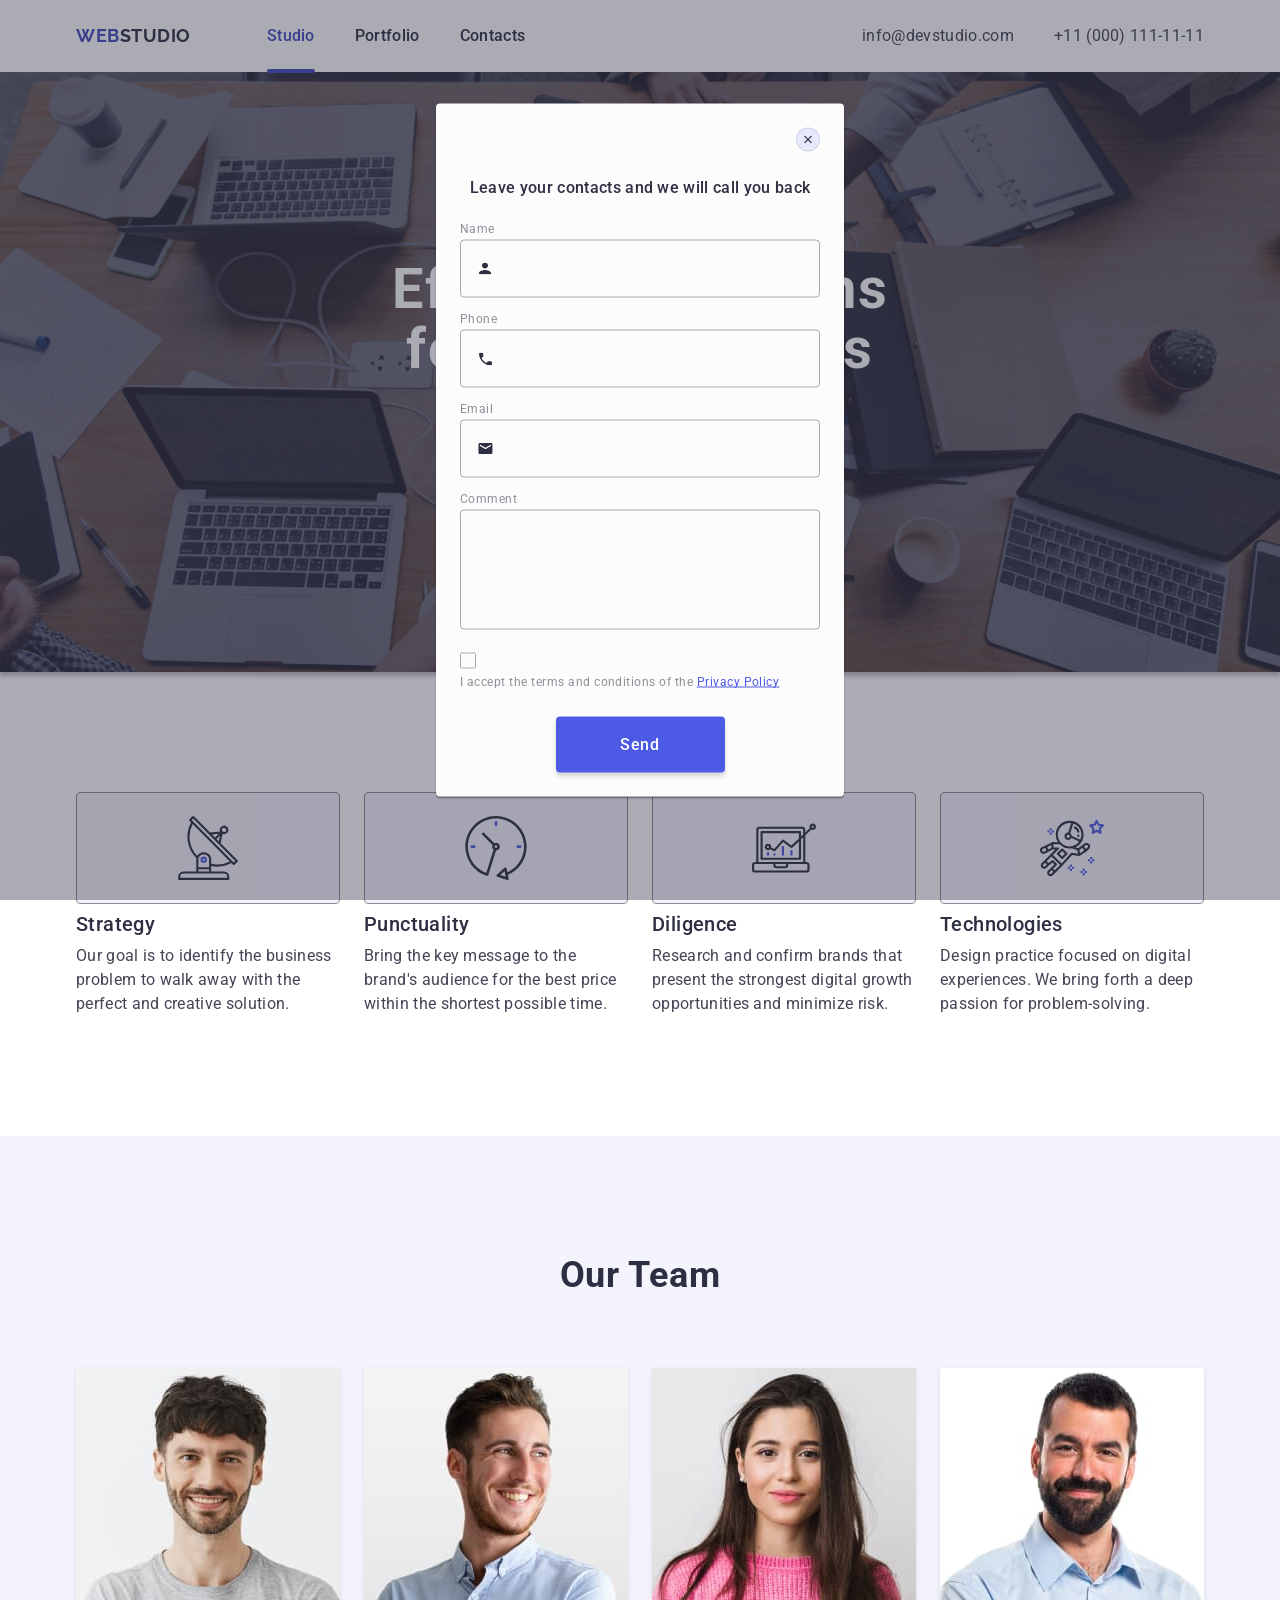
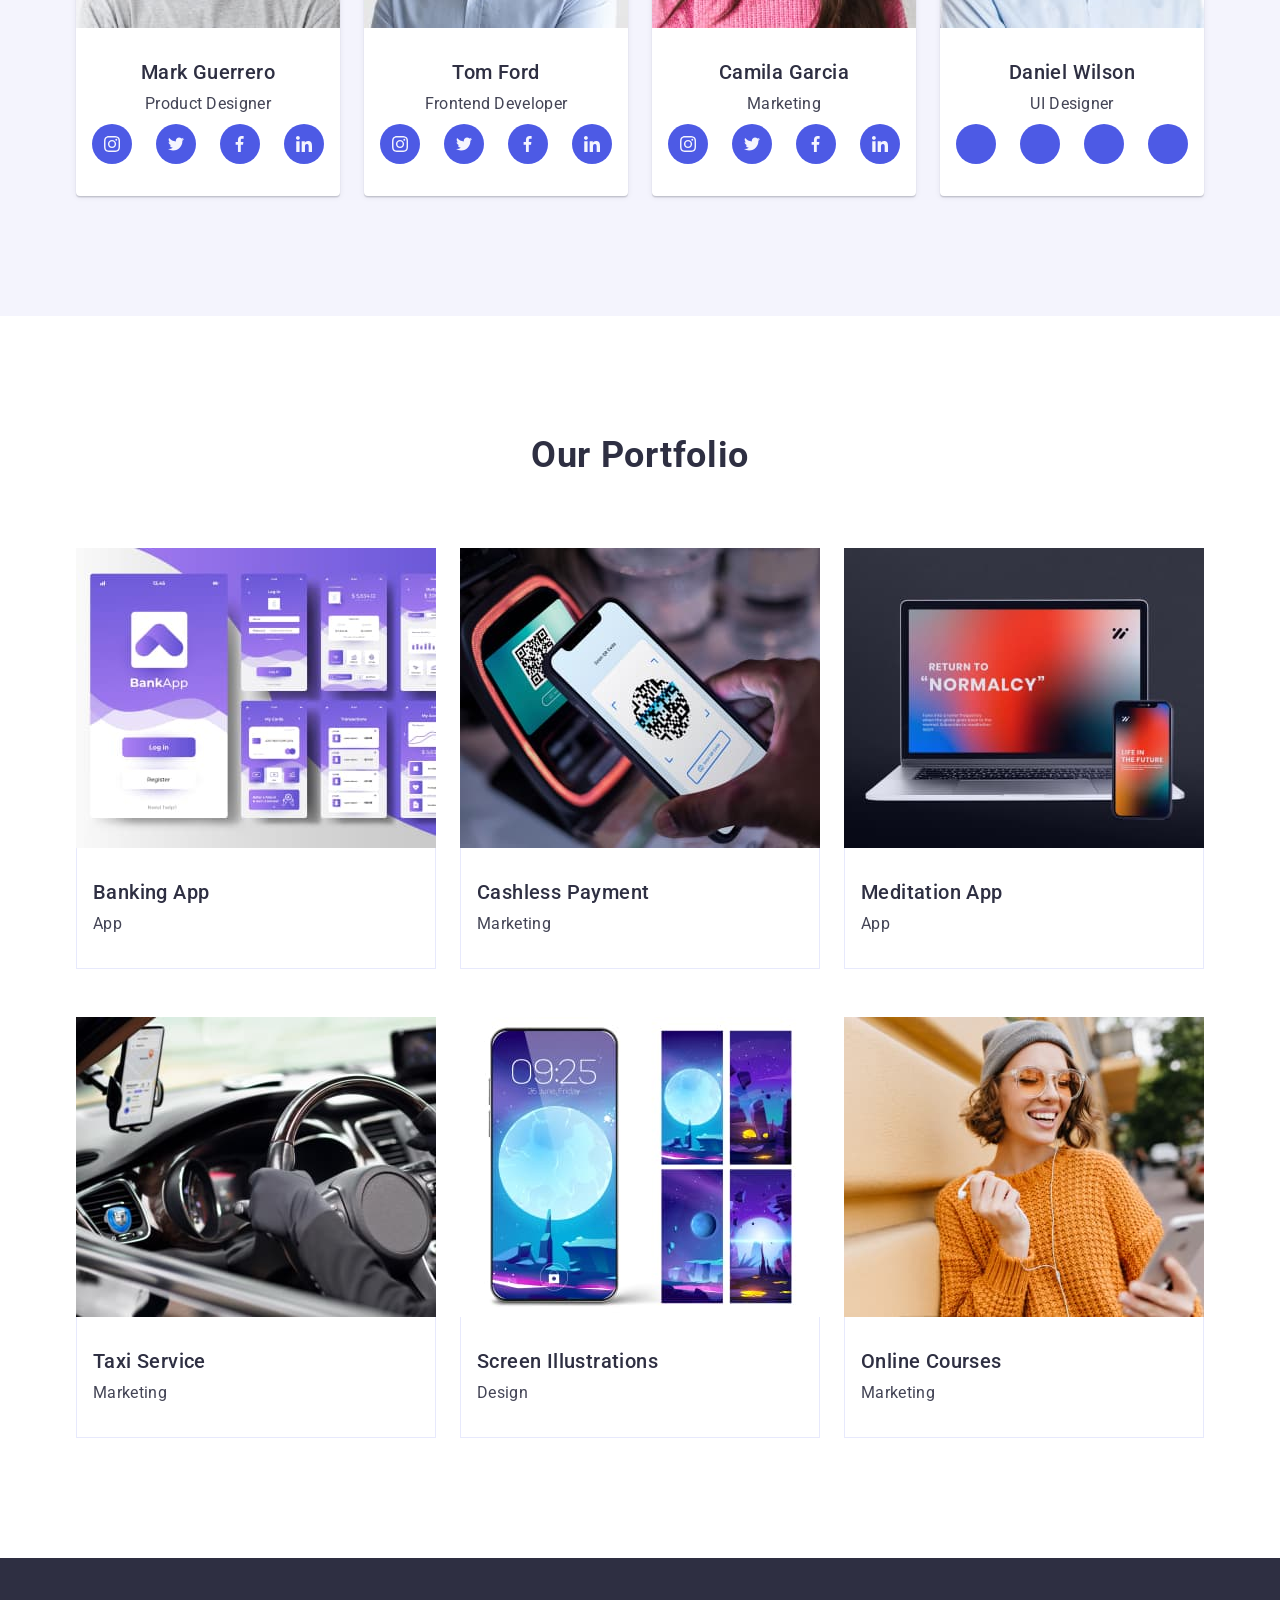
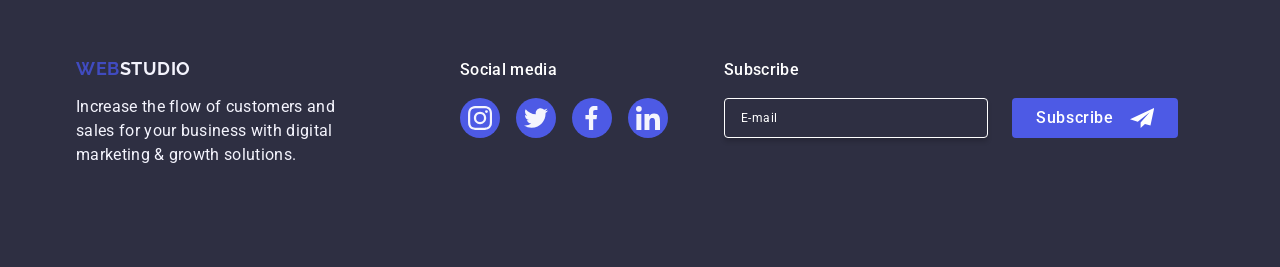
==== index.html @ ad420997 "modal" ====
<!DOCTYPE html>
<html lang="en">
  <head>
    <meta charset="UTF-8" />
    <meta name="viewport" content="width=device-width, initial-scale=1.0" />
    <title>Web-studio</title>
    <link
      rel="stylesheet"
      href="https://cdnjs.cloudflare.com/ajax/libs/modern-normalize/3.0.1/modern-normalize.min.css"
      integrity="sha512-q6WgHqiHlKyOqslT/lgBgodhd03Wp4BEqKeW6nNtlOY4quzyG3VoQKFrieaCeSnuVseNKRGpGeDU3qPmabCANg=="
      crossorigin="anonymous"
      referrerpolicy="no-referrer"
    />
    <link rel="preconnect" href="https://fonts.googleapis.com" />
    <link rel="preconnect" href="https://fonts.gstatic.com" crossorigin />
    <link
      href="https://fonts.googleapis.com/css2?family=Raleway:wght@700&family=Roboto:wght@400;500;700&display=swap"
      rel="stylesheet"
    />
    <link rel="stylesheet" href="./css/styles.css" />
  </head>
  <body>
    <div class="page-container">
      <!-- #region ========HEADER===========-->
      <header class="header">
        <div class="container header-flex">
          <nav class="header-nav">
            <a class="logo" href="./index.html"
              >web<span class="header-logo">Studio</span></a
            >
            <ul class="nav-list">
              <li class="nav-item">
                <a class="nav-list-link current" href="./index.html">Studio </a>
              </li>
              <li class="nav-item">
                <a class="nav-list-link" href="">Portfolio</a>
              </li>
              <li class="nav-item">
                <a class="nav-list-link" href="">Contacts</a>
              </li>
            </ul>
          </nav>
          <address class="contacts">
            <ul class="contacts-list">
              <li class="contacts-item">
                <a
                  class="contacts-link"
                  href="mailto:info@devstudio.com"
                  target="_blank"
                  >info@devstudio.com</a
                >
              </li>
              <li class="contacts-item">
                <a class="contacts-link" href="tel:+110001111111"
                  >+11 (000) 111-11-11</a
                >
              </li>
            </ul>
          </address>
        </div>
      </header>
      <!-- #endregion header -->

      <!-- #region ========MAIN========== -->
      <main>
        <!-- #region ====1 HERO=============-->
        <section class="hero">
          <div class="container">
            <h1 class="hero-title">Effective Solutions for Your Business</h1>
            <button class="hero-btn" type="button">Order Service</button>
          </div>
        </section>
        <!-- #endregion HERO -->

        <!-- #region ====2 FEATURES==========-->
        <section class="features section">
          <div class="container">
            <h2 class="title visually-hidden">Features</h2>
            <ul class="features-list">
              <li class="features-item">
                <div class="features-icon-wrap">
                  <svg class="features-icon" width="64" height="64">
                    <use href="./images/icons.svg#icon-strategy"></use>
                  </svg>
                </div>
                <h3 class="features-item-title">Strategy</h3>
                <p class="text">
                  Our goal is to identify the business problem to walk away with
                  the perfect and creative solution.
                </p>
              </li>
              <li class="features-item">
                <div class="features-icon-wrap">
                  <svg class="features-icon" width="64" height="64">
                    <use href="./images/icons.svg#icon-punctuality"></use>
                  </svg>
                </div>
                <h3 class="features-item-title">Punctuality</h3>
                <p class="text">
                  Bring the key message to the brand's audience for the best
                  price within the shortest possible time.
                </p>
              </li>
              <li class="features-item">
                <div class="features-icon-wrap">
                  <svg class="features-icon" width="64" height="64">
                    <use href="./images/icons.svg#icon-diligence"></use>
                  </svg>
                </div>
                <h3 class="features-item-title">Diligence</h3>
                <p class="text">
                  Research and confirm brands that present the strongest digital
                  growth opportunities and minimize risk.
                </p>
              </li>
              <li class="features-item">
                <div class="features-icon-wrap">
                  <svg class="features-icon" width="64" height="64">
                    <use href="./images/icons.svg#icon-technologies"></use>
                  </svg>
                </div>
                <h3 class="features-item-title">Technologies</h3>
                <p class="text">
                  Design practice focused on digital experiences. We bring forth
                  a deep passion for problem-solving.
                </p>
              </li>
            </ul>
          </div>
        </section>
        <!-- #endregion FEATURES -->

        <!-- #region ======3 TEAM=========== -->
        <section class="team section">
          <div class="container">
            <h2 class="title">Our Team</h2>
            <ul class="team-list">
              <li class="team-item">
                <img
                  src="./images/team/mark_guerrero.jpg"
                  alt="Photo of Mark Guerrero"
                  width="264"
                />
                <div class="team-item-wrapper">
                  <h3 class="team-item-title">Mark Guerrero</h3>
                  <p class="team-item-text">Product Designer</p>
                  <ul class="social-list">
                    <li class="social-list-item">
                      <a href="" class="social-link">
                        <svg class="social-list-icon" width="16" height="16">
                          <use href="./images/icons.svg#icon-instagram"></use>
                        </svg>
                      </a>
                    </li>
                    <li class="social-list-item">
                      <a href="" class="social-link"
                        ><svg class="social-list-icon" width="16" height="16">
                          <use
                            href="./images/icons.svg#icon-twitter"
                          ></use></svg
                      ></a>
                    </li>
                    <li class="social-list-item">
                      <a href="" class="social-link"
                        ><svg class="social-list-icon" width="16" height="16">
                          <use
                            href="./images/icons.svg#icon-facebook"
                          ></use></svg
                      ></a>
                    </li>
                    <li class="social-list-item">
                      <a href="" class="social-link"
                        ><svg class="social-list-icon" width="16" height="16">
                          <use
                            href="./images/icons.svg#icon-linkedin"
                          ></use></svg
                      ></a>
                    </li>
                  </ul>
                </div>
              </li>
              <li class="team-item">
                <img
                  src="./images/team/tom-ford.jpg"
                  alt="Photo of Tom Ford"
                  width="264"
                />
                <div class="team-item-wrapper">
                  <h3 class="team-item-title">Tom Ford</h3>
                  <p class="team-item-text">Frontend Developer</p>
                  <ul class="social-list">
                    <li class="social-list-item">
                      <a href="" class="social-link">
                        <svg class="social-list-icon" width="16" height="16">
                          <use href="./images/icons.svg#icon-instagram"></use>
                        </svg>
                      </a>
                    </li>
                    <li class="social-list-item">
                      <a href="" class="social-link"
                        ><svg class="social-list-icon" width="16" height="16">
                          <use
                            href="./images/icons.svg#icon-twitter"
                          ></use></svg
                      ></a>
                    </li>
                    <li class="social-list-item">
                      <a href="" class="social-link"
                        ><svg class="social-list-icon" width="16" height="16">
                          <use
                            href="./images/icons.svg#icon-facebook"
                          ></use></svg
                      ></a>
                    </li>
                    <li class="social-list-item">
                      <a href="" class="social-link"
                        ><svg class="social-list-icon" width="16" height="16">
                          <use
                            href="./images/icons.svg#icon-linkedin"
                          ></use></svg
                      ></a>
                    </li>
                  </ul>
                </div>
              </li>
              <li class="team-item">
                <img
                  src="./images/team/camila-garcia.jpg"
                  alt="Photo of Camila Garcia"
                  width="264"
                />
                <div class="team-item-wrapper">
                  <h3 class="team-item-title">Camila Garcia</h3>
                  <p class="team-item-text">Marketing</p>
                  <ul class="social-list">
                    <li class="social-list-item">
                      <a href="" class="social-link">
                        <svg class="social-list-icon" width="16" height="16">
                          <use href="./images/icons.svg#icon-instagram"></use>
                        </svg>
                      </a>
                    </li>
                    <li class="social-list-item">
                      <a href="" class="social-link"
                        ><svg class="social-list-icon" width="16" height="16">
                          <use
                            href="./images/icons.svg#icon-twitter"
                          ></use></svg
                      ></a>
                    </li>
                    <li class="social-list-item">
                      <a href="" class="social-link"
                        ><svg class="social-list-icon" width="16" height="16">
                          <use
                            href="./images/icons.svg#icon-facebook"
                          ></use></svg
                      ></a>
                    </li>
                    <li class="social-list-item">
                      <a href="" class="social-link"
                        ><svg class="social-list-icon" width="16" height="16">
                          <use
                            href="./images/icons.svg#icon-linkedin"
                          ></use></svg
                      ></a>
                    </li>
                  </ul>
                </div>
              </li>
              <li class="team-item">
                <img
                  src="./images/team/daniel-wilson.jpg"
                  alt="Photo of Daniel Wilson"
                  width="264"
                />
                <div class="team-item-wrapper">
                  <h3 class="team-item-title">Daniel Wilson</h3>
                  <p class="team-item-text">UI Designer</p>
                  <ul class="social-list">
                    <li class="social-list-item">
                      <a href="" class="social-link">
                        <svg class="social-list-icon" width="16" height="16">
                          <use
                            href="./images/svg/icons.svg#icon-instagram"
                          ></use>
                        </svg>
                      </a>
                    </li>
                    <li class="social-list-item">
                      <a href="" class="social-link"
                        ><svg class="social-list-icon" width="16" height="16">
                          <use
                            href="./images/svg/icons.svg#icon-twitter"
                          ></use></svg
                      ></a>
                    </li>
                    <li class="social-list-item">
                      <a href="" class="social-link"
                        ><svg class="social-list-icon" width="16" height="16">
                          <use
                            href="./images/svg/icons.svg#icon-facebook"
                          ></use></svg
                      ></a>
                    </li>
                    <li class="social-list-item">
                      <a href="" class="social-link"
                        ><svg class="social-list-icon" width="16" height="16">
                          <use
                            href="./images/svg/icons.svg#icon-linkedin"
                          ></use></svg
                      ></a>
                    </li>
                  </ul>
                </div>
              </li>
            </ul>
          </div>
        </section>
        <!-- #endregion TEAM -->

        <!-- #region ====4 PORTFOLIO======= -->
        <section class="portfolio section">
          <div class="container">
            <h2 class="portfolio-title title">Our Portfolio</h2>
            <ul class="portfolio-list">
              <li class="portfolio-item">
                <!-- <a href="#" class="portfolio-overlay-link"> -->
                <div class="portfolio-img-box">
                  <img
                    src="./images/portfolio/banking-app.jpg"
                    alt="screenshots of banking application"
                    width="360"
                  />
                  <p class="overlay text">
                    14 Stylish and User-Friendly App Design Concepts · Task
                    Manager App · Calorie Tracker App · Exotic Fruit Ecommerce
                    App · Cloud Storage App
                  </p>
                </div>
                <div class="portfolio-item-wrapper">
                  <h3 class="portfolio-item-title">Banking App</h3>
                  <p class="text">App</p>
                </div>
                <!-- </a> -->
              </li>
              <li class="portfolio-item">
                <div class="portfolio-img-box">
                  <img
                    src="./images/portfolio/cashless-payment.jpg"
                    alt="Mobile and Terminal"
                    width="360"
                  />
                  <p class="overlay text">
                    14 Stylish and User-Friendly App Design Concepts · Task
                    Manager App · Calorie Tracker App · Exotic Fruit Ecommerce
                    App · Cloud Storage App
                  </p>
                </div>
                <div class="portfolio-item-wrapper">
                  <h3 class="portfolio-item-title">Cashless Payment</h3>
                  <p class="text">Marketing</p>
                </div>
              </li>
              <li class="portfolio-item">
                <div class="portfolio-img-box">
                  <img
                    src="./images/portfolio/meditation-app.jpg"
                    alt="laptop"
                    width="360"
                  />
                  <p class="overlay text">
                    14 Stylish and User-Friendly App Design Concepts · Task
                    Manager App · Calorie Tracker App · Exotic Fruit Ecommerce
                    App · Cloud Storage App
                  </p>
                </div>
                <div class="portfolio-item-wrapper">
                  <h3 class="portfolio-item-title">Meditation App</h3>
                  <p class="text">App</p>
                </div>
              </li>
              <li class="portfolio-item">
                <div class="portfolio-img-box">
                  <img
                    src="./images/portfolio/taxi-service.jpg"
                    alt="driver in taxi"
                    width="360"
                  />
                  <p class="overlay text">
                    14 Stylish and User-Friendly App Design Concepts · Task
                    Manager App · Calorie Tracker App · Exotic Fruit Ecommerce
                    App · Cloud Storage App
                  </p>
                </div>
                <div class="portfolio-item-wrapper">
                  <h3 class="portfolio-item-title">Taxi Service</h3>
                  <p class="text">Marketing</p>
                </div>
              </li>
              <li class="portfolio-item">
                <div class="portfolio-img-box">
                  <img
                    src="./images/portfolio/screen-illustrations.jpg"
                    alt="Mobile creenshoots"
                    width="360"
                  />
                  <p class="overlay text">
                    14 Stylish and User-Friendly App Design Concepts · Task
                    Manager App · Calorie Tracker App · Exotic Fruit Ecommerce
                    App · Cloud Storage App
                  </p>
                </div>
                <div class="portfolio-item-wrapper">
                  <h3 class="portfolio-item-title">Screen Illustrations</h3>
                  <p class="text">Design</p>
                </div>
              </li>
              <li class="portfolio-item">
                <div class="portfolio-img-box">
                  <img
                    src="./images/portfolio/online-courses.jpg"
                    alt="Happy young girl with mobile and headphones"
                    width="360"
                  />
                  <p class="overlay text">
                    14 Stylish and User-Friendly App Design Concepts · Task
                    Manager App · Calorie Tracker App · Exotic Fruit Ecommerce
                    App · Cloud Storage App
                  </p>
                </div>
                <div class="portfolio-item-wrapper">
                  <h3 class="portfolio-item-title">Online Courses</h3>
                  <p class="text">Marketing</p>
                </div>
              </li>
            </ul>
          </div>
        </section>
        <!-- #endregion PORTFOLIO -->
      </main>
      <!-- #endregion MAIN -->

      <!-- #region ========FOOTER============-->
      <footer class="footer">
        <div class="container">
          <div class="footer-column-logo">
            <a class="logo footer-logo-link" href="./index.html"
              >web<span class="footer-logo">Studio</span></a
            >
            <p class="text footer-text">
              Increase the flow of customers and sales for your business with
              digital marketing & growth solutions.
            </p>
          </div>
          <div class="footer-column-social">
            <p class="text footer-text social-footer">Social media</p>
            <ul class="social-list">
              <li class="social-list-item">
                <a href="" class="social-link">
                  <svg class="social-list-icon" width="24" height="24">
                    <use href="./images/icons.svg#icon-instagram"></use>
                  </svg>
                </a>
              </li>
              <li class="social-list-item">
                <a href="" class="social-link"
                  ><svg class="social-list-icon" width="24" height="24">
                    <use href="./images/icons.svg#icon-twitter"></use></svg
                ></a>
              </li>
              <li class="social-list-item">
                <a href="" class="social-link"
                  ><svg class="social-list-icon" width="24" height="24">
                    <use href="./images/icons.svg#icon-facebook"></use></svg
                ></a>
              </li>
              <li class="social-list-item">
                <a href="" class="social-link"
                  ><svg class="social-list-icon" width="24" height="24">
                    <use href="./images/icons.svg#icon-linkedin"></use></svg
                ></a>
              </li>
            </ul>
          </div>
          <div class="subscribe">
            <p class="subscribe-text">Subscribe</p>
            <form class="subscribe-form">
              <label aria-label="subscr-email" class="subscr-label">
                <input
                  type="email"
                  class="subscribe-input"
                  placeholder="E-mail"
                  id="subscr-email"
                  name="subscr-email"
                />
              </label>

              <button type="submit" class="subscribe-btn">
                Subscribe
                <svg class="subscribe-btn-icon" width="24" height="24">
                  <use href="./images/icons.svg#icon-subscribe-send"></use>
                </svg>
              </button>
            </form>
          </div>
        </div>
      </footer>
      <!-- #endregion FOOTER -->

      <!-- #region ========MODAL============-->
      <div class="modal-overlay is-open">
        <div class="modal">
          <button type="button" class="modal-close-btn">
            <svg class="modal-close-icon" width="8" height="8">
              <use href="./images/icons.svg#icon-modal-close-btn"></use>
            </svg>
          </button>
          <p class="modal-text">
            Leave your contacts and we will call you back
          </p>
          <form class="modal-form">
            <div class="modal-field">
              <label for="user-name" class="modal-label">Name</label>
              <div class="modal-input-wrap">
                <input
                  type="text"
                  class="modal-input"
                  name="user-name"
                  id="user-name"
                />
                <div class="input-icon-wrap">
                  <svg class="modal-input-icon" width="12" height="12">
                    <use href="./images/icons.svg#icon-user-name"></use>
                  </svg>
                </div>
              </div>
            </div>

            <div class="modal-field">
              <label for="user-tel" class="modal-label">Phone</label>
              <div class="modal-input-wrap">
                <input
                  type="tel"
                  class="modal-input"
                  name="user-tel"
                  id="user-tel"
                />
                <div class="input-icon-wrap">
                  <svg class="modal-input-icon" width="13" height="13">
                    <use href="./images/icons.svg#icon-user-tel"></use>
                  </svg>
                </div>
              </div>
            </div>

            <div class="modal-field">
              <label for="user-email" class="modal-label">Email</label>
              <div class="modal-input-wrap">
                <input
                  type="email"
                  class="modal-input"
                  name="user-email"
                  id="user-email"
                />
                <div class="input-icon-wrap">
                  <svg class="modal-input-icon" width="15" height="12">
                    <use href="./images/icons.svg#icon-user-email"></use>
                  </svg>
                </div>
              </div>
            </div>

            <label for="user-comment" class="modal-label">Comment</label>
            <textarea
              name="user-comment"
              id="user-comment"
              class="modal-input modal-textarea"
            ></textarea>
            <div class="modal-check-wrap">
              <input
                type="checkbox"
                name="policy"
                id="policy"
                value="true"
                class="modal-check visually-hidden"
              />
              <label for="policy" class="modal-check-text"
                ><span class="modal-check-item">
                  <svg width="10" height="8">
                    <use href="./images/icons.svg#icon-modal-check"></use>
                  </svg> </span
                >I accept the terms and conditions of the
                <a href="#" class="modal-ckeck-link">Privacy Policy</a></label
              >
            </div>

            <button type="submit" class="modal-btn">Send</button>
          </form>
        </div>
      </div>
      <!-- #endregion MODAL -->
    </div>
  </body>
</html>
---- css/styles.css ----
*,
*::before,
*::after {
  box-sizing: border-box;
}

h1,
h2,
h3,
h4,
h5,
h6,
p {
  margin-top: 0;
  margin-bottom: 0;
}

ul,
ol {
  margin-top: 0;
  margin-bottom: 0;
  padding-left: 0;
}

body {
  background-color: #ffffff;
  color: #434455;
  font-family: 'Roboto', sans-serif;
  font-weight: 400;
  font-size: 16px;
  line-height: 24px;
  letter-spacing: 0.02em;
}

a {
  text-decoration: none;
}

ul,
ol {
  padding-left: 0;
  margin-top: 0;
  margin-bottom: 0;
  list-style-type: none;
}

img {
  display: block;
}

input,
textarea,
button {
  font-family: inherit;
  line-height: inherit;
  color: currentColor;
}

button {
  cursor: pointer;
}

fieldset {
  padding: 0;
  margin: 0;
  border: none;
}

.page-container {
  min-height: 100vh;
  display: flex;
  flex-direction: column;
}

.container {
  max-width: 1158px;
  padding: 0 15px;
  margin: 0 auto;
}

main {
  flex-grow: 1;
}

.title {
  font-weight: 700;
  font-size: 36px;
  line-height: 1.11;
  letter-spacing: 0.02em;
  text-align: center;
  color: #2e2f42;
  text-transform: capitalize;
}

h2 {
  margin-bottom: 72px;
}

h3,
team-item-title,
features-item-title,
portfolio-item-title {
  font-weight: 500;
  font-size: 20px;
  line-height: 1.2;
  letter-spacing: 0.02em;
  color: #2e2f42;
  text-transform: capitalize;
  margin-bottom: 8px;
}

.text {
  font-weight: 400;
  font-size: 16px;
  line-height: 1.5;
  letter-spacing: 0.02em;
  text-align: center;
  color: #434455;
  text-align: left;
}
/* #region ======HEADER====== */
.header {
  /* border-bottom: 1px solid #e7e9fc; */
  box-shadow: 0px 2px 1px rgba(46, 47, 66, 0.08),
    0px 1px 1px rgba(46, 47, 66, 0.16), 0px 1px 6px rgba(46, 47, 66, 0.08);
  /* 
    position: fixed;
        z-index: 999;
    top: 50%;
    left: 50%;
    transform: translate(-50%, -50%); */
  background-color: #fff;
}

.header-nav {
  display: flex;
  align-items: center;
}

.header-flex {
  display: flex;
  justify-content: space-between;
}
.logo {
  font-family: 'Raleway', sans-serif;
  font-weight: 700;
  font-size: 18px;
  line-height: 1.17;
  letter-spacing: 0.03em;
  text-transform: uppercase;
  color: #404bbf;
  display: block;
  padding: 24px 0;
  margin-right: 76px;
  position: relative;
}

.header-logo {
  color: #2e2f42;
  position: relative;
}

.nav-list {
  display: flex;
  gap: 40px;
}

.nav-item {
  position: relative;
}

.current::after {
  content: '';
  background-color: #404bbf;
  width: 100%;
  display: block;
  height: 4px;
  border-radius: 2px;
  position: absolute;
  bottom: -1px;
  left: 0;
  display: block;
}

.nav-list-link {
  position: relative;
  font-weight: 500;
  font-size: 16px;
  line-height: 1.5;
  letter-spacing: 0.02em;
  color: #2e2f42;
  display: block;
  padding: 24px 0;
  transition-property: color;
  transition-duration: 250ms;
  transition-timing-function: cubic-bezier(0.4, 0, 0.2, 1);
}

.nav-list-link:hover,
.nav-list-link:focus {
  color: #404bbf;
}

.current {
  color: #404bbf;
}

.contacts {
  font-style: normal;
}

.contacts-list {
  display: flex;
  gap: 40px;
  justify-content: flex-end;
  align-items: center;
}

.contacts-item {
  padding: 24px 0;
  position: relative;
}

.contacts-link {
  color: #434455;
  transition-property: color;
  transition-duration: 250ms;
  transition-timing-function: cubic-bezier(0.4, 0, 0.2, 1);
}

.contacts-link:hover,
.contacts-link:focus {
  color: #404bbf;
}
/* #endregion HEADER */

/* #region =======HERO======= */
.hero {
  margin: 0 auto;
  padding-top: 188px;
  padding-bottom: 188px;
  max-width: 1440px;
  height: 600px;
  background-color: #2e2f42;
  background-image: linear-gradient(
      rgba(46, 47, 66, 0.7),
      rgba(46, 47, 66, 0.7)
    ),
    url('../images/hero-bg.jpg');
  background-position: center;
  background-repeat: no-repeat;
  background-size: cover;
  background-clip: padding-box;
  box-shadow: 0 4px 4px 0 rgba(0, 0, 0, 0.25);
}

.hero-title {
  font-weight: 700;
  font-size: 56px;
  line-height: 1.07;
  text-align: center;
  color: #fff;
  letter-spacing: 0.02em;
  margin: 0 auto 48px;
  max-width: 496px;
}

.hero-btn {
  font-family: inherit;
  background-color: #4d5ae5;
  color: #fff;
  font-weight: 500;
  line-height: 1.5;
  font-size: 16px;
  letter-spacing: 0.04em;
  text-transform: capitalize;
  margin: 0 auto;
  padding: 16px 32px;
  min-width: 169px;
  height: 56px;
  display: block;
  border: none;
  border-radius: 4px;
  transition-property: background-color;
  transition-duration: 250ms;
  transition-timing-function: cubic-bezier(0.4, 0, 0.2, 1);
}

.hero-btn:hover,
.hero-btn:focus {
  background-color: #404bbf;
}
/* #endregion HERO */

.section {
  padding: 120px 0;
}
/* #region ========FEATURES======== */

.visually-hidden {
  position: absolute;
  width: 1px;
  height: 1px;
  margin: -1px;
  border: 0;
  padding: 0;

  white-space: nowrap;
  clip-path: inset(100%);
  clip: rect(0 0 0 0);
  overflow: hidden;
}

.features-list {
  display: flex;
  gap: 24px;
}

.features-item {
  flex-basis: calc((100% - 72px) / 4);
}

.features-icon-wrap {
  position: relative;
  width: 264px;
  height: 112px;
  background-color: #f4f4fd;
  border: 1px solid #8e8f99;
  border-radius: 4px;
  display: flex;
  align-items: center;
  justify-content: center;
  background-repeat: no-repeat;
  margin-bottom: 8px;
}

/* .features-icon {
    position: absolute;
        top: 50%;
        left: 50%;
        transform: translate(-50%, -50%);
} */

/* .features-item::before {
    content: '';
    width: 264px;
    height: 112px;
    background-color: #f4f4fd;
border: 1px solid #8e8f99;
    border-radius: 4px;
    display: block;
    background-repeat: no-repeat;
    background-position: 50%;
    margin-bottom: 8px;
} */

/* .features-item:nth-child(1)::before {
    background-image: url(../images/svg/strategy.svg); 
}

.features-item:nth-child(2)::before {
    background-image: url(../images/svg/punctuality.svg);
}
.features-item:nth-child(3)::before {
    background-image: url(../images/svg/diligence.svg);
}
.features-item:nth-child(4)::before {
    background-image: url(../images/svg/technologies.svg);
} */
/* #endregion FEATURES */

/* #region ========TEAM======== */
.team {
  background-color: #f4f4fd;
}
.team-list {
  display: flex;
  gap: 24px;
  flex-basis: calc((100% - 72) / 4);
}

.team-item {
  background-color: #ffffff;
  border-radius: 0px 0px 4px 4px;
  box-shadow: 0 2px 1px 0 rgba(46, 47, 66, 0.08),
    0 1px 1px 0 rgba(46, 47, 66, 0.16), 0 1px 6px 0 rgba(46, 47, 66, 0.08);
}

.team-item-title {
  text-transform: capitalize;
  text-align: center;
}

.team-item-text {
  text-align: center;
  margin-bottom: 8px;
}

.team-item-wrapper {
  padding: 32px 0;
}

.social-list {
  display: flex;
  gap: 24px;
  justify-content: center;
}

.social-link {
  display: flex;
  line-height: 0;
  justify-content: center;
  align-items: center;
  width: 40px;
  height: 40px;
  border-radius: 50%;
  background-color: #4d5ae5;
  fill: #f4f4fd;
  transition-property: background-color;
  transition-duration: 250ms;
  transition-timing-function: cubic-bezier(0.4, 0, 0.2, 1);
}

.team-item .social-link:hover,
.team-item .social-link:focus {
  background-color: #404bbf;
}

/* #endregion TEAM */

/* #region =====PORTFOLIO======*/

.portfolio-item-wrapper {
  border: 1px solid #e7e9fc;
  border-top: none;
  padding: 32px 16px;
}

.portfolio-title {
  font-size: 36px;
  line-height: 1.11;
  text-align: center;
  letter-spacing: 0.02em;
  text-transform: capitalize;
  color: #2e2f42;
}

.portfolio-item-title {
  text-transform: capitalize;
}

.portfolio-list {
  display: flex;
  gap: 48px 24px;
  flex-wrap: wrap;
}

.portfolio-item {
  flex-basis: calc((100% - 48) / 3);
  transition-property: box-shadow;
  transition-duration: 250ms;
  transition-timing-function: cubic-bezier(0.4, 0, 0.2, 1);
}

.portfolio-item:hover,
.portfolio-item:focus {
  box-shadow: 0 2px 1px 0 rgba(46, 47, 66, 0.08),
    0 1px 1px 0 rgba(46, 47, 66, 0.16), 0 1px 6px 0 rgba(46, 47, 66, 0.08);
}

.portfolio-img-box {
  position: relative;
  overflow: hidden;
}
.overlay {
  position: absolute;
  top: 0;
  left: 0;
  height: 100%;
  width: 100%;
  font-size: 16px;
  line-height: 1.5;
  letter-spacing: 0.02em;
  color: #f4f4fd;
  padding: 40px 32px;
  background-color: #4d5ae5;
  overflow: auto;

  transform: translateY(100%);
  transition: transform 250ms cubic-bezier(0.4, 0, 0.2, 1);
}

.portfolio-item:hover .overlay,
.portfolio-item:focus .overlay {
  transform: translateY(0%);
}

.portfolio-item-wrapper {
  z-index: 3;
  /* position: fixed; */
}
/* #endregion PORTFOLIO */

/* #region ======FOOTER====== */
.footer {
  background-color: #2e2f42;
  padding-top: 100px;
  padding-bottom: 100px;
}

.footer .container {
  display: flex;
  align-items: first baseline;
}

.footer-logo-link {
  display: inline-block;
  margin-bottom: 16px;
  margin-right: 0;
  padding: 0;
}

.footer-logo {
  color: #f4f4fd;
}

.footer-column-logo {
  margin-right: 120px;
}

.footer-text {
  color: #f4f4fd;
  width: 264px;
}
.social-footer {
  font-weight: 500;
  margin-bottom: 16px;
  color: #ffffff;
}

.footer .social-list {
  gap: 16px;
  justify-content: flex-start;
}

.social-link:hover,
.social-link:focus {
  background-color: #31d0aa;
}

.subscribe-text {
  font-weight: 500;
  line-height: 1.5;
  letter-spacing: 0.02em;
  color: #ffffff;
  margin-bottom: 16px;
}

.subscribe-form {
  display: flex;
  gap: 24px;
}

.subscribe-input {
  width: 264px;
  height: 40px;
  border: 1px solid #ffffff;
  background-color: transparent;
  border-radius: 4px;
  box-shadow: 0 4px 4px 0 rgba(0, 0, 0, 0.15);
  padding: 8px 16px;
  font-size: 12px;
  line-height: 2;
  letter-spacing: 0.04em;
  color: #ffffff;
}

.subscribe-input::placeholder {
  font-weight: 400;
  font-size: 12px;
  line-height: 2;
  letter-spacing: 0.04em;
  color: #ffffff;
}

.subscribe-btn {
  border: none;
  font-weight: 500;
  line-height: 1.5;
  letter-spacing: 0.04em;
  text-align: center;
  color: #ffffff;
  border-radius: 4px;
  padding: 8px 24px;
  min-width: 165px;
  height: 40px;
  background-color: #4d5ae5;
  display: flex;
  align-items: center;
  justify-content: center;
}

.subscribe-btn-icon {
  fill: #ffffff;
  margin-left: 16px;
}
/* #endregion FOOTER*/

/* #region ======MODAL====== */
.modal-overlay {
  position: fixed;
  top: 0;
  left: 0;
  width: 100%;
  height: 100%;
  z-index: 999;
  background-color: rgba(46, 47, 66, 0.4);
  transition: opacity 250ms cubic-bezier(0.4, 0, 0.2, 1),
    visibility 250ms cubic-bezier(0.4, 0, 0.2, 1);

  opacity: 0;
  visibility: hidden;
  pointer-events: none;
  transition: opacity 250ms ease-in-out;
}

.modal-overlay.is-open {
  opacity: 1;
  visibility: visible;
  pointer-events: auto;
}

.modal {
  position: absolute;
  top: 50%;
  left: 50%;
  transform: translate(-50%, -50%);
  border-radius: 4px;
  width: 408px;
  padding: 72px 24px 24px;
  min-height: 584px;
  box-shadow: 0 1px 1px 0 rgba(0, 0, 0, 0.14), 0 1px 3px 0 rgba(0, 0, 0, 0.12),
    0 2px 1px 0 rgba(0, 0, 0, 0.2);
  background: #fcfcfc;
  overflow-y: auto;
  transition: transform 250ms cubic-bezier(0.4, 0, 0.2, 1);
}

.modal-close-btn {
  position: absolute;
  top: 24px;
  right: 24px;
  width: 24px;
  height: 24px;
  fill: #2e2f42;
  border-radius: 50%;
  background-color: #e7e9fc;
  border: 1px solid rgba(0, 0, 0, 0.1);
  display: flex;
  justify-content: center;
  align-items: center;
  padding: 0;
  cursor: pointer;
  transition: background-color 250ms cubic-bezier(0.4, 0, 0.2, 1),
    border 250ms cubic-bezier(0.4, 0, 0.2, 1);
}

.modal-close-icon {
  fill: #2e2f42;
}

.modal-close-btn:hover,
.modal-close-btn:focus {
  background-color: #4d5ae5;
  border: none;
}

.modal-close-btn:hover .modal-close-icon,
.modal-close-btn:focus .modal-close-icon {
  fill: #ffffff;
}

.modal-text {
  font-weight: 500;
  line-height: 1.5;
  letter-spacing: 0.02em;
  text-align: center;
  color: #2e2f42;
  margin-bottom: 16px;
}

.modal-field {
  margin-bottom: 8px;
}

.modal-label {
  font-size: 12px;
  line-height: 1.16667;
  letter-spacing: 0.04em;
  color: #8e8f99;
  margin-bottom: 4px;
}

.modal-input-wrap {
  position: relative;
}

.modal-input {
  padding: 11px 16px 11px 38px;
  width: 100%;
  height: 58px;
  border-radius: 4px;
  border: 1px solid rgba(46, 47, 66, 0.4);
  background-color: transparent;
  outline: transparent;
}

/* .modal-input::placeholder {
  font-size: 12px;
  line-height: 1.16667;
  letter-spacing: 0.04em;
  color: rgba(46, 47, 66, 0.4);
} */

.input-icon-wrap {
  display: flex;
  width: 18px;
  height: 24px;
  align-items: center;
  justify-content: center;
  position: absolute;
  left: 16px;
  top: 50%;
  transform: translateY(-50%);
}

.modal-input-icon {
  fill: #2e2f42;
}

.modal-input:focus {
  border: 1px solid #4d5ae5;
}

.modal-input:focus + .modal-input-icon {
  fill: #4d5ae5;
}

.modal-textarea {
  height: 120px;
  resize: none;
  margin-bottom: 16px;
  padding-left: 16px;
}

.modal-check-wrap {
  margin-bottom: 24px;
}

.modal-check-item {
  display: flex;
  width: 16px;
  height: 16px;
  border-radius: 2px;
  border: 1px solid rgba(46, 47, 66, 0.4);
  margin-right: 8px;
  align-items: center;
  justify-content: center;
  fill: transparent;
}

.modal-check:checked + .modal-check-text .modal-check-item {
  background-color: #404bbf;
  fill: #ffffff;
  border: none;
}

.modal-check-text {
  font-size: 12px;
  line-height: 1.16667;
  letter-spacing: 0.04em;
  color: #8e8f99;
}

.modal-ckeck-link {
  display: inline-block;
  line-height: 1.33333;
  text-decoration: underline;
  text-decoration-skip-ink: none;
  color: #4d5ae5;
}

.modal-btn {
  display: block;
  margin: 0 auto;
  border-radius: 4px;
  border: none;
  padding: 16px 32px;
  width: 169px;
  height: 56px;
  box-shadow: 0 4px 4px 0 rgba(0, 0, 0, 0.15);
  background-color: #4d5ae5;
  color: #ffffff;
  font-weight: 500;
  line-height: 1.5;
  letter-spacing: 0.04em;
  text-align: center;
}

/* #endregion MODAL*/
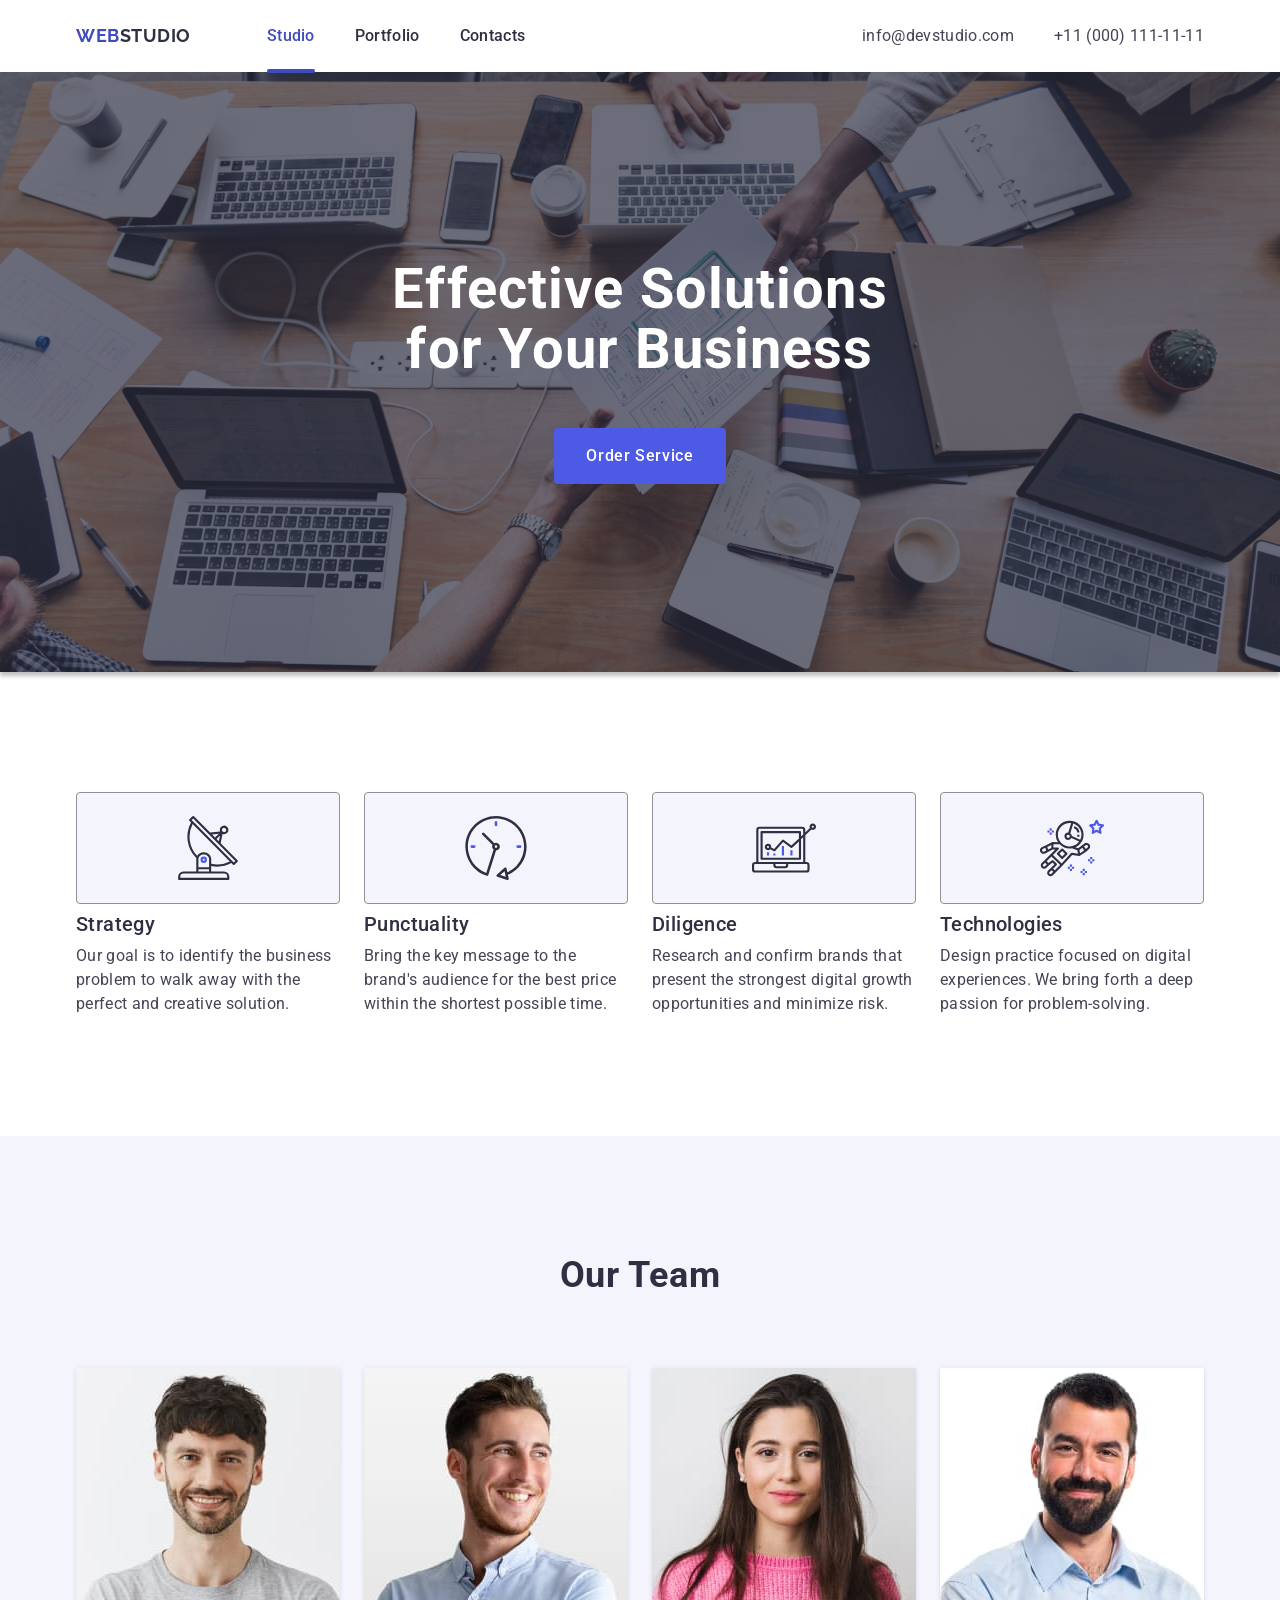
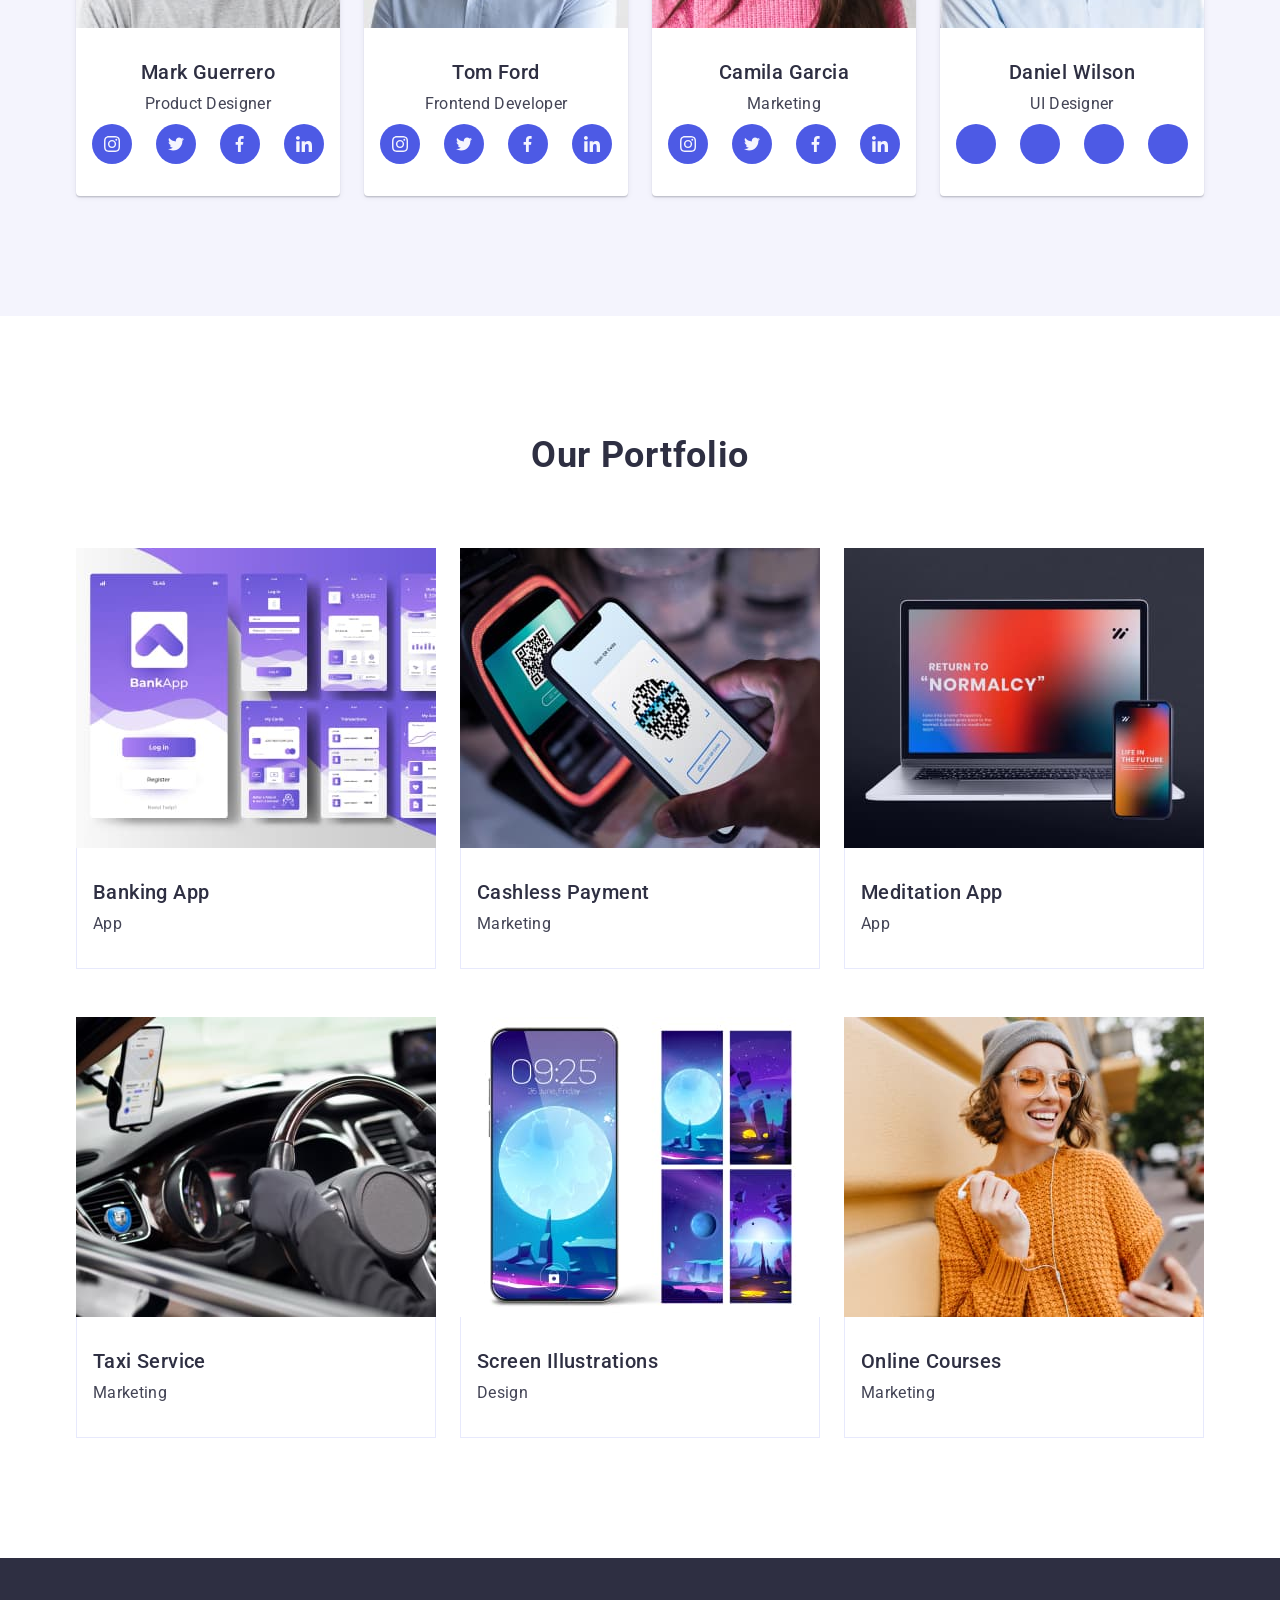
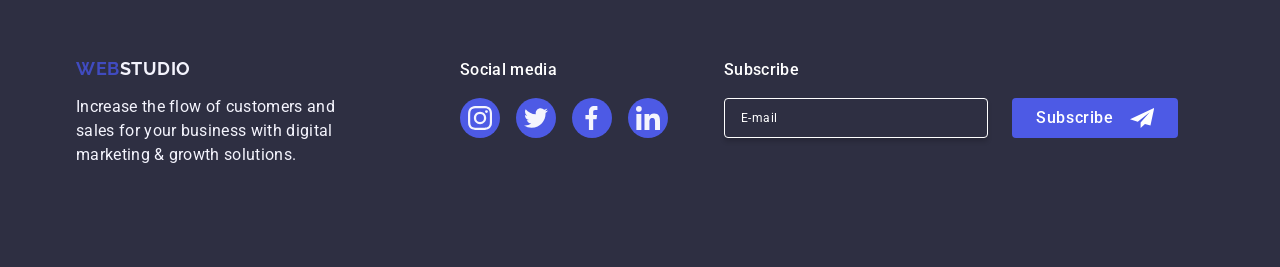
==== commit 4b4bc18e: "test with changing class name fot autocheck" ====
--- a/index.html
+++ b/index.html
@@ -508,7 +508,7 @@
       <!-- #endregion FOOTER -->
 
       <!-- #region ========MODAL============-->
-      <div class="modal-overlay is-open">
+      <div class="backdrop is-open">
         <div class="modal">
           <button type="button" class="modal-close-btn">
             <svg class="modal-close-icon" width="8" height="8">
--- a/css/styles.css
+++ b/css/styles.css
@@ -607,7 +607,7 @@
 /* #endregion FOOTER*/
 
 /* #region ======MODAL====== */
-.modal-overlay {
+.backdrop {
   position: fixed;
   top: 0;
   left: 0;
@@ -742,7 +742,7 @@
   border: 1px solid #4d5ae5;
 }
 
-.modal-input:focus + .modal-input-icon {
+.modal-input:focus + .input-icon-wrap .modal-input-icon {
   fill: #4d5ae5;
 }
 
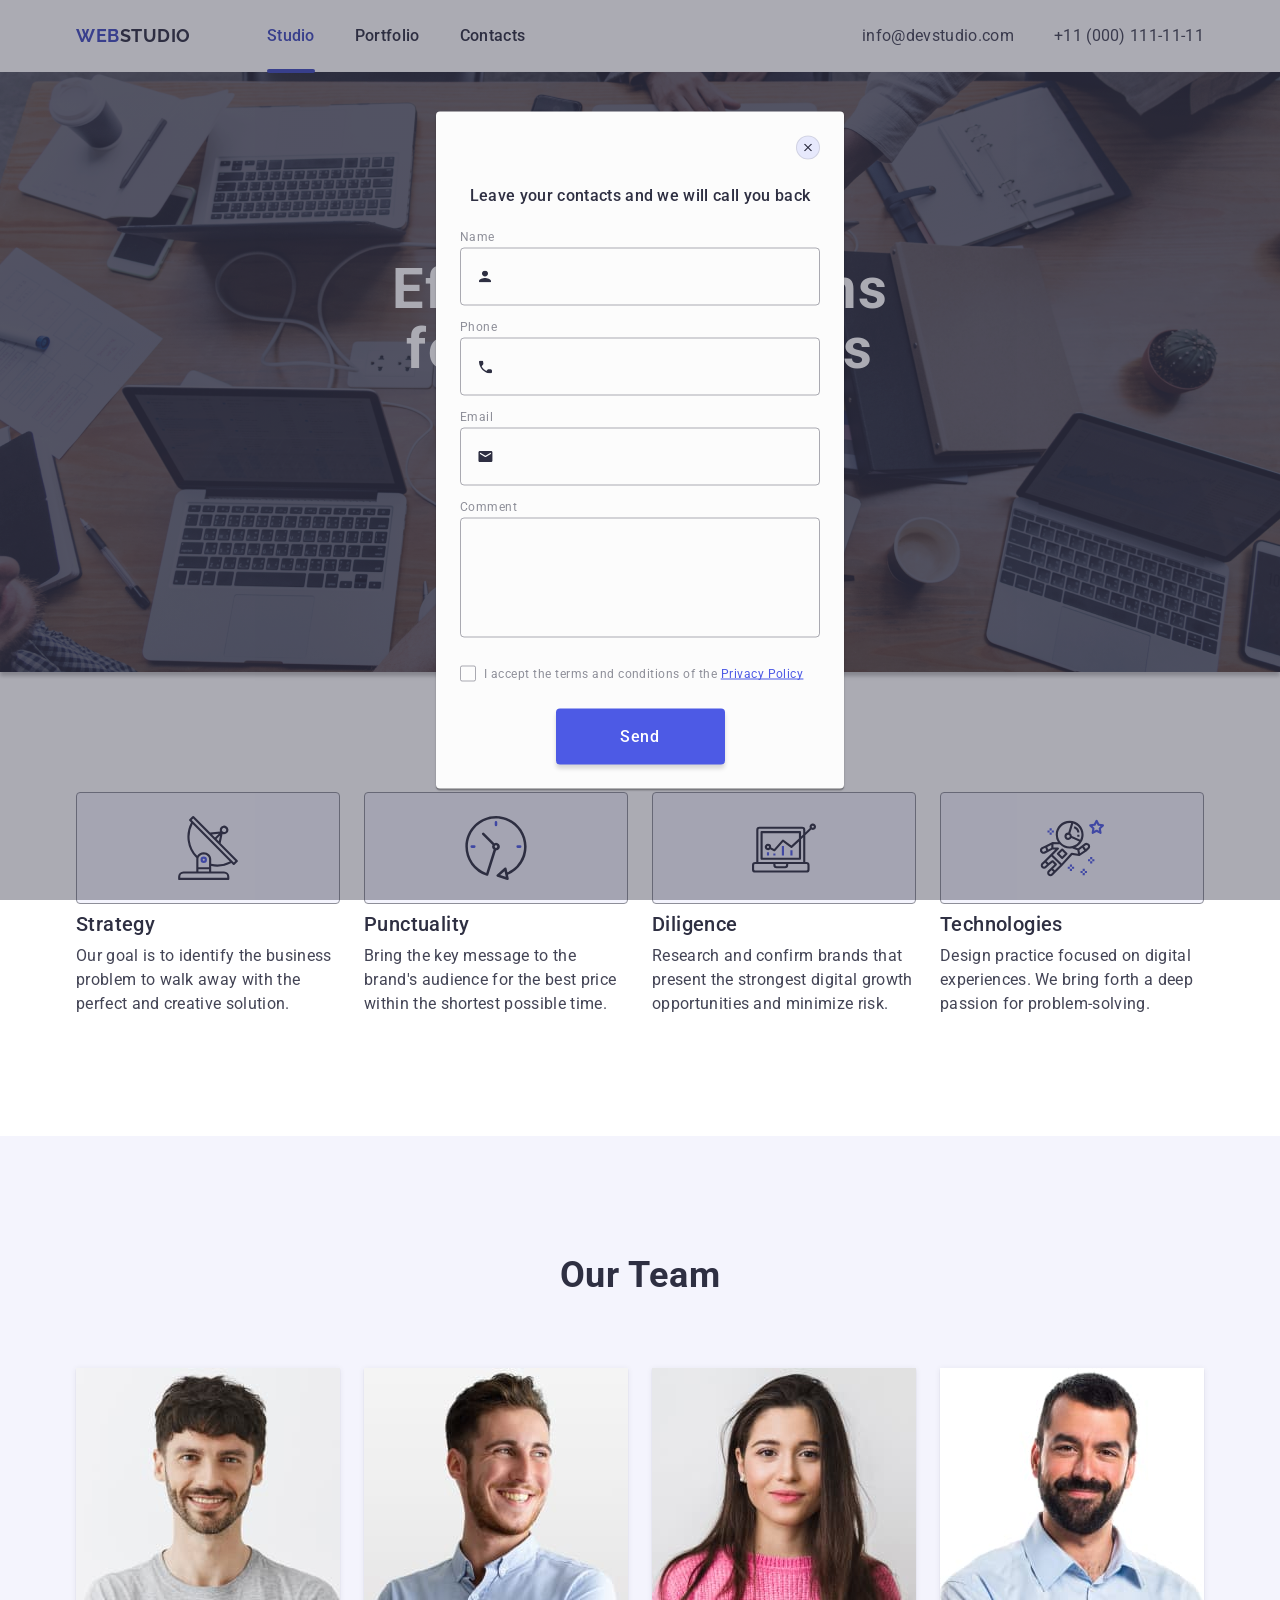
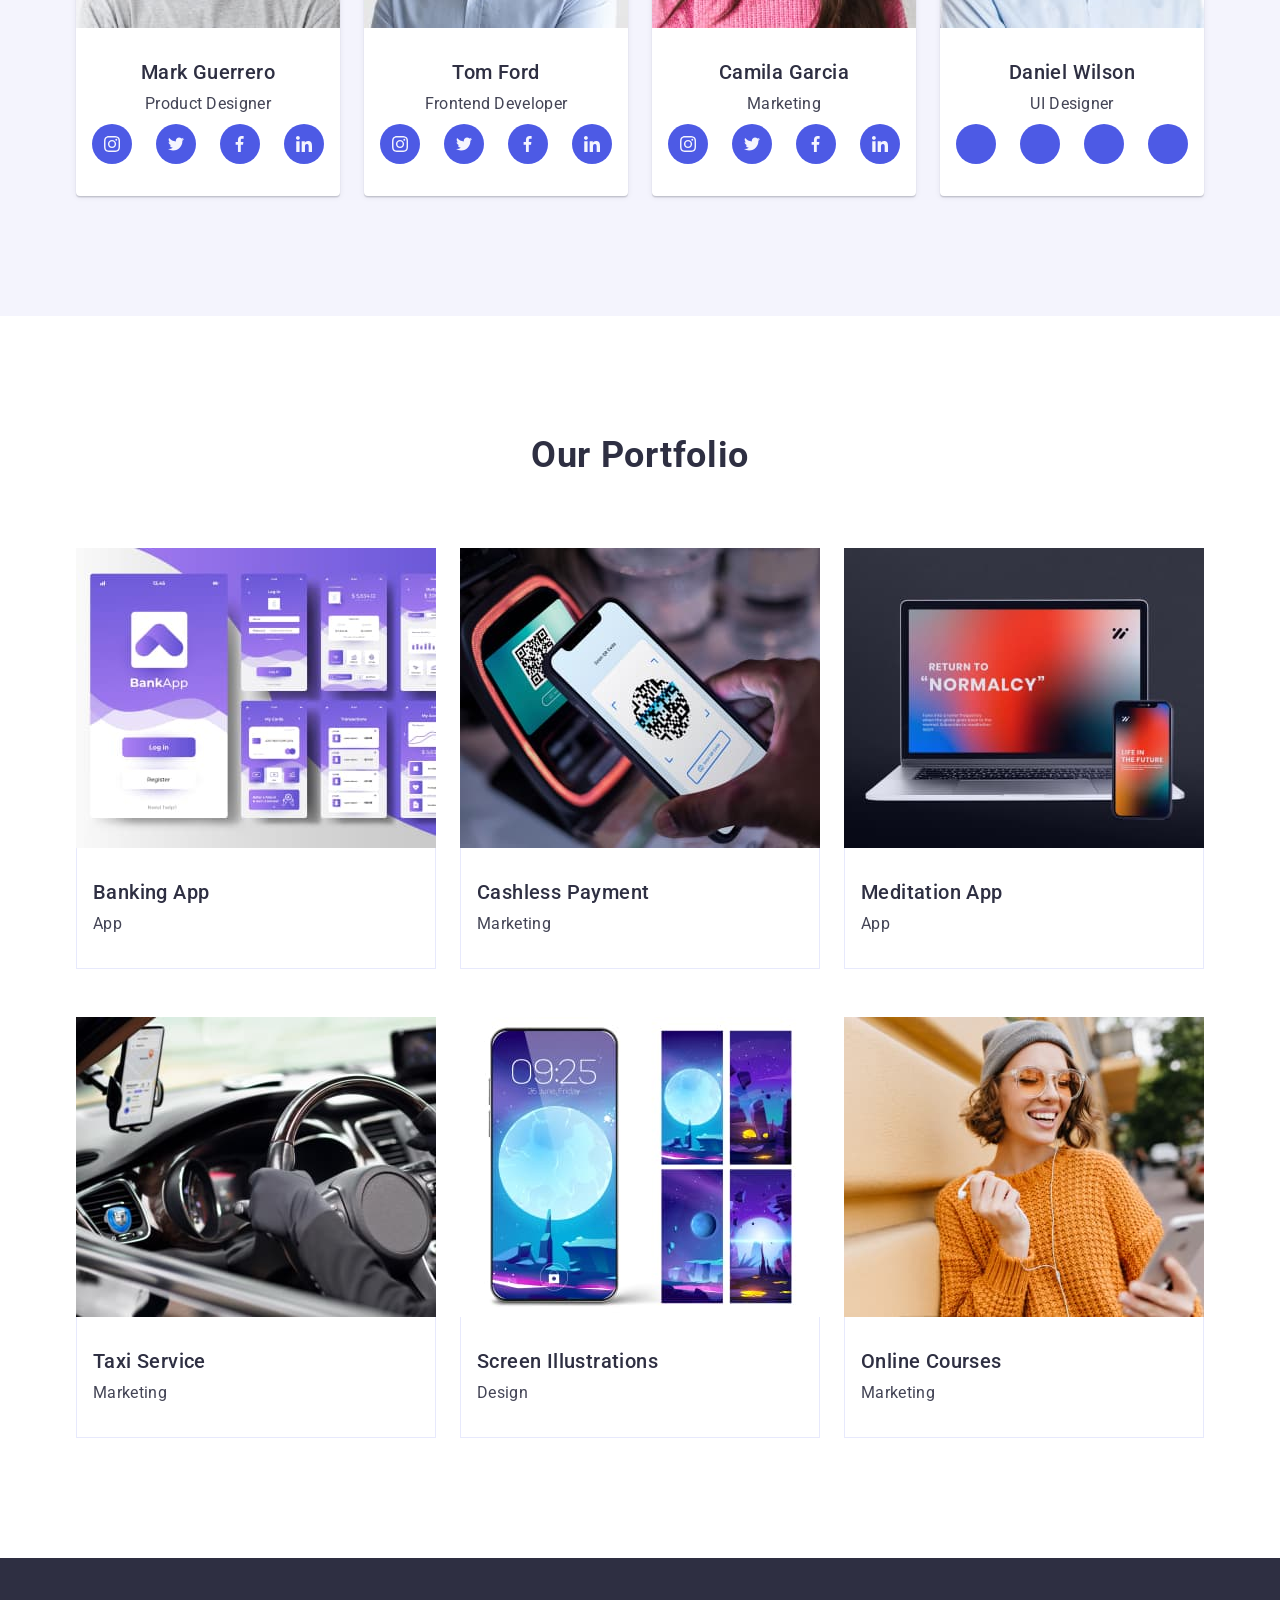
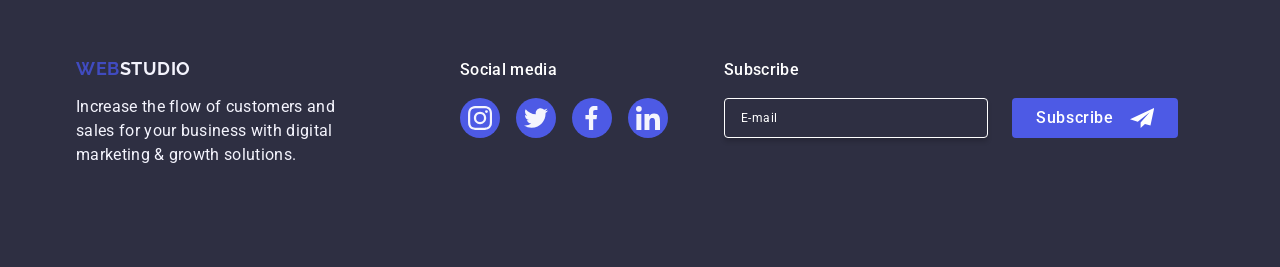
==== commit 0dc3a769: "final" ====
--- a/index.html
+++ b/index.html
@@ -569,22 +569,22 @@
                 </div>
               </div>
             </div>
-
             <label for="user-comment" class="modal-label">Comment</label>
             <textarea
               name="user-comment"
               id="user-comment"
               class="modal-input modal-textarea"
             ></textarea>
+
             <div class="modal-check-wrap">
               <input
                 type="checkbox"
-                name="policy"
-                id="policy"
+                name="user-privacy"
+                id="user-privacy"
                 value="true"
                 class="modal-check visually-hidden"
               />
-              <label for="policy" class="modal-check-text"
+              <label for="user-privacy" class="modal-check-text"
                 ><span class="modal-check-item">
                   <svg width="10" height="8">
                     <use href="./images/icons.svg#icon-modal-check"></use>
--- a/css/styles.css
+++ b/css/styles.css
@@ -624,7 +624,7 @@
   transition: opacity 250ms ease-in-out;
 }
 
-.modal-overlay.is-open {
+.backdrop.is-open {
   opacity: 1;
   visibility: visible;
   pointer-events: auto;
@@ -751,6 +751,7 @@
   resize: none;
   margin-bottom: 16px;
   padding-left: 16px;
+  transition: border-color 250ms cubic-bezier(0.4, 0, 0.2, 1);
 }
 
 .modal-check-wrap {
@@ -758,7 +759,7 @@
 }
 
 .modal-check-item {
-  display: flex;
+  display: inline-flex;
   width: 16px;
   height: 16px;
   border-radius: 2px;
@@ -766,7 +767,11 @@
   margin-right: 8px;
   align-items: center;
   justify-content: center;
+  background-color: transparent;
   fill: transparent;
+  transition: background-color 250ms cubic-bezier(0.4, 0, 0.2, 1),
+    border 250ms cubic-bezier(0.4, 0, 0.2, 1),
+    fill 250ms cubic-bezier(0.4, 0, 0.2, 1);
 }
 
 .modal-check:checked + .modal-check-text .modal-check-item {
@@ -805,6 +810,8 @@
   line-height: 1.5;
   letter-spacing: 0.04em;
   text-align: center;
+  transition: background-color 250ms cubic-bezier(0.4, 0, 0.2, 1);
+  cursor: pointer;
 }
 
 /* #endregion MODAL*/
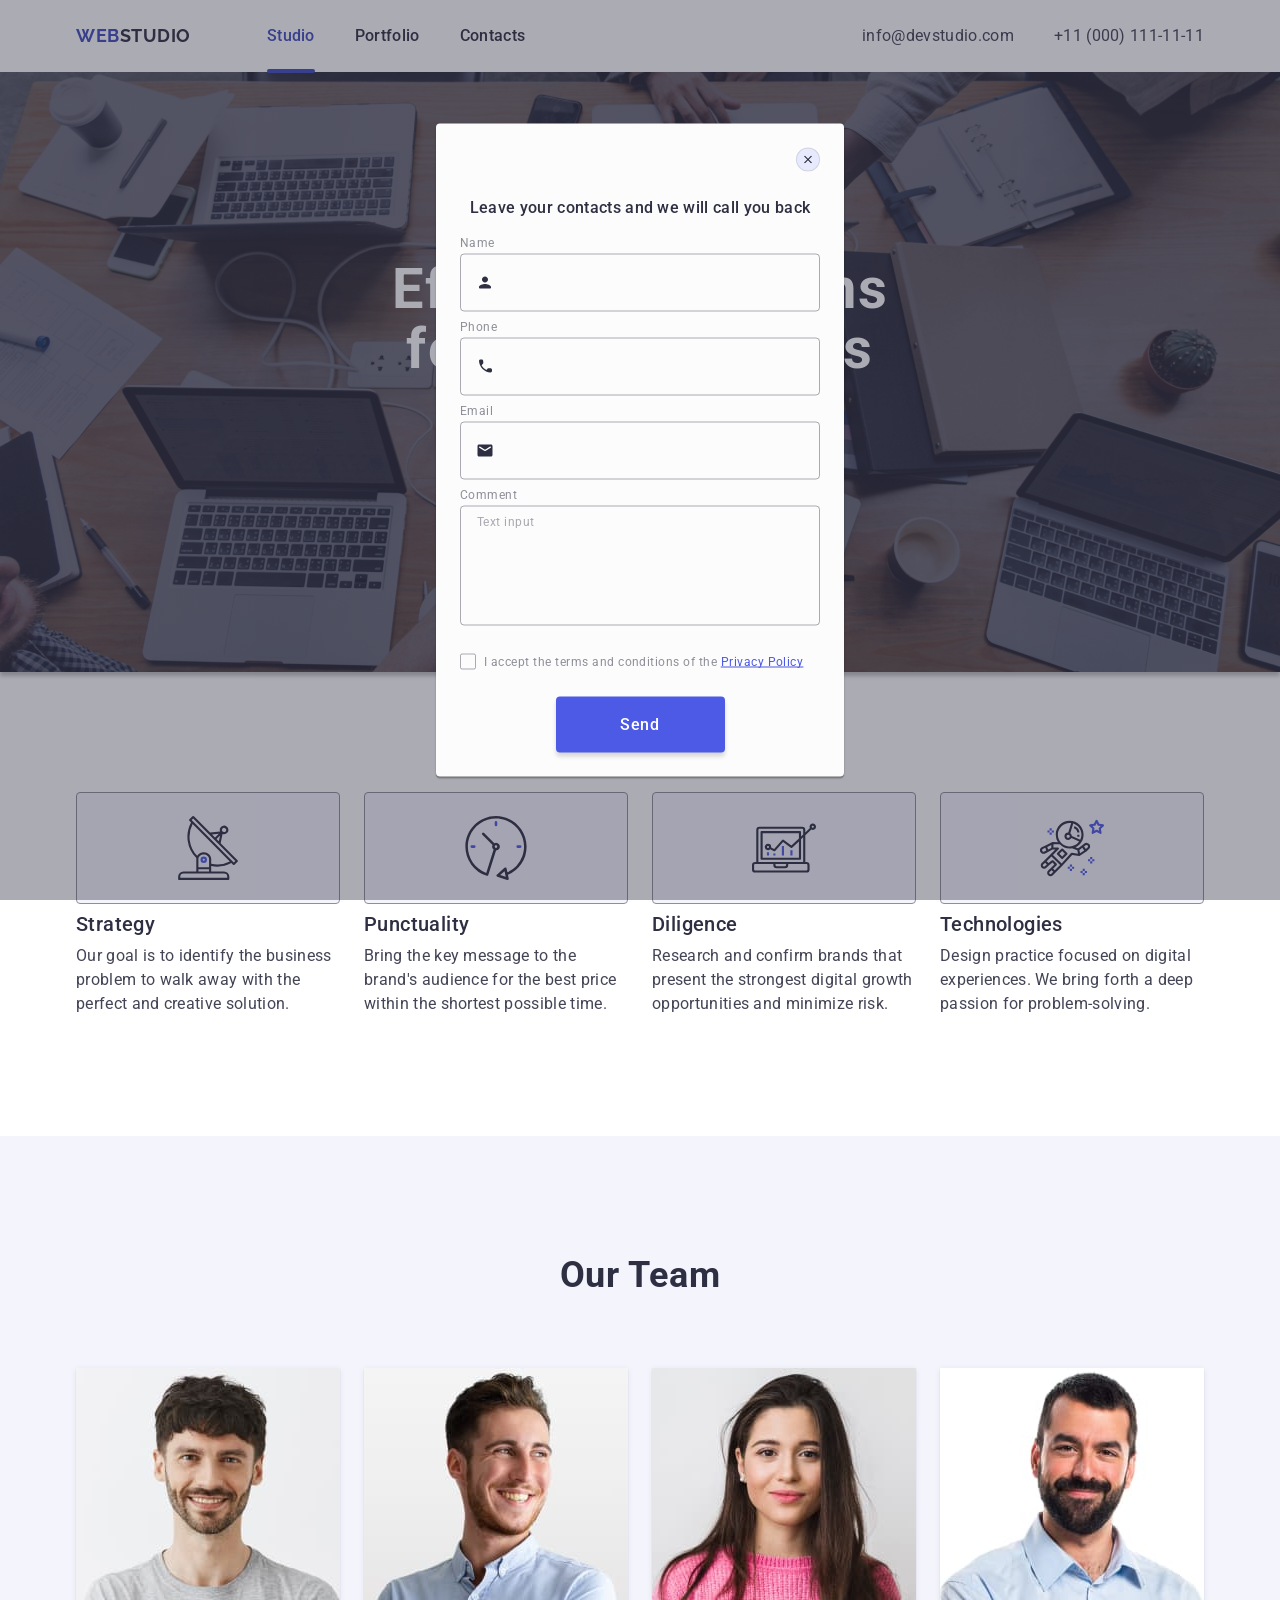
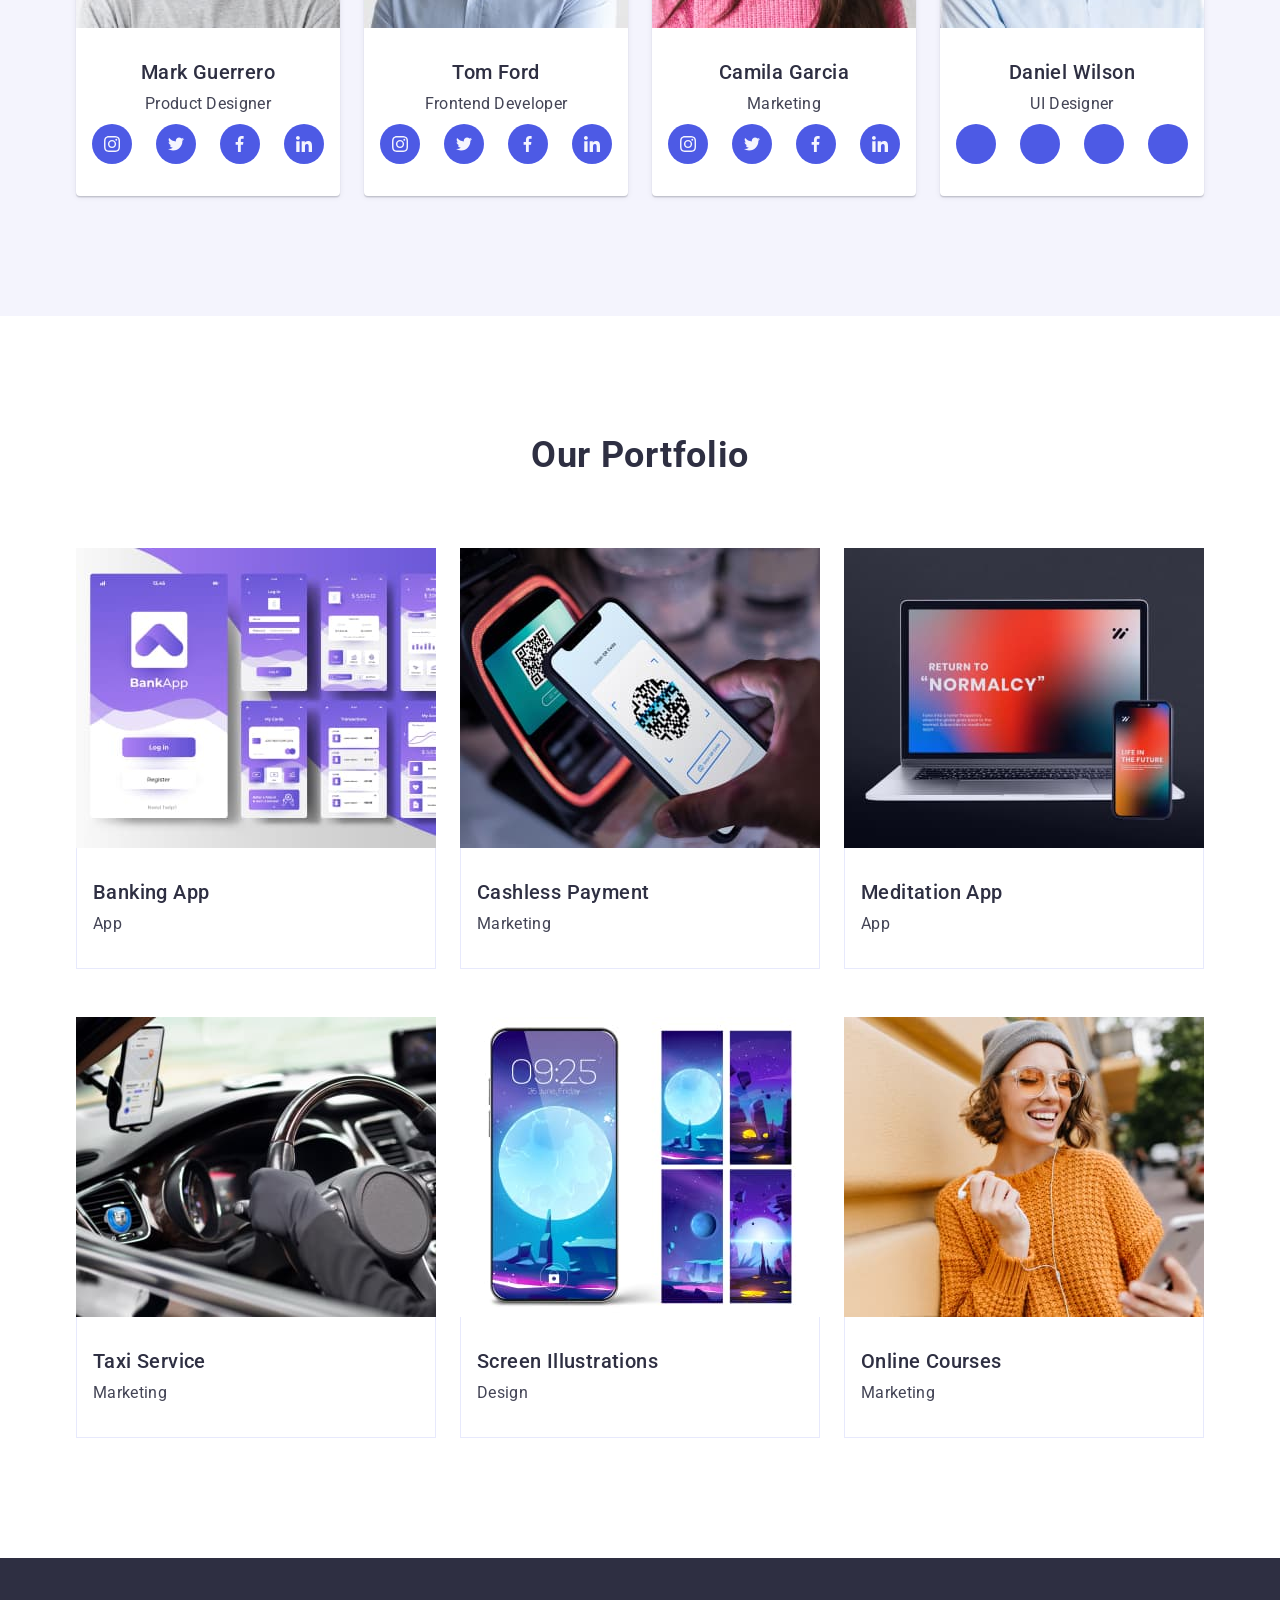
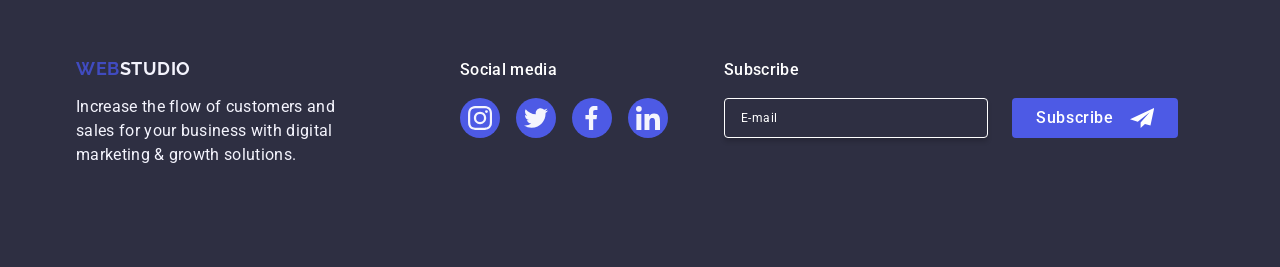
==== commit 58214640: "changes icons markup in modal form" ====
--- a/index.html
+++ b/index.html
@@ -528,11 +528,9 @@
                   name="user-name"
                   id="user-name"
                 />
-                <div class="input-icon-wrap">
-                  <svg class="modal-input-icon" width="12" height="12">
-                    <use href="./images/icons.svg#icon-user-name"></use>
-                  </svg>
-                </div>
+                <svg class="modal-input-icon" width="18" height="24">
+                  <use href="./images/icons.svg#icon-user-name"></use>
+                </svg>
               </div>
             </div>
 
@@ -545,11 +543,10 @@
                   name="user-tel"
                   id="user-tel"
                 />
-                <div class="input-icon-wrap">
-                  <svg class="modal-input-icon" width="13" height="13">
-                    <use href="./images/icons.svg#icon-user-tel"></use>
-                  </svg>
-                </div>
+
+                <svg class="modal-input-icon" width="18" height="24">
+                  <use href="./images/icons.svg#icon-user-tel"></use>
+                </svg>
               </div>
             </div>
 
@@ -562,11 +559,10 @@
                   name="user-email"
                   id="user-email"
                 />
-                <div class="input-icon-wrap">
-                  <svg class="modal-input-icon" width="15" height="12">
-                    <use href="./images/icons.svg#icon-user-email"></use>
-                  </svg>
-                </div>
+
+                <svg class="modal-input-icon" width="18" height="24">
+                  <use href="./images/icons.svg#icon-user-email"></use>
+                </svg>
               </div>
             </div>
             <label for="user-comment" class="modal-label">Comment</label>
@@ -574,6 +570,7 @@
               name="user-comment"
               id="user-comment"
               class="modal-input modal-textarea"
+              placeholder="Text input"
             ></textarea>
 
             <div class="modal-check-wrap">
--- a/css/styles.css
+++ b/css/styles.css
@@ -615,16 +615,16 @@
   height: 100%;
   z-index: 999;
   background-color: rgba(46, 47, 66, 0.4);
-  transition: opacity 250ms cubic-bezier(0.4, 0, 0.2, 1),
-    visibility 250ms cubic-bezier(0.4, 0, 0.2, 1);
 
   opacity: 0;
   visibility: hidden;
   pointer-events: none;
-  transition: opacity 250ms ease-in-out;
-}
-
-.backdrop.is-open {
+
+  transition: opacity 250ms cubic-bezier(0.4, 0, 0.2, 1),
+    visibility 250ms cubic-bezier(0.4, 0, 0.2, 1);
+}
+
+.is-open {
   opacity: 1;
   visibility: visible;
   pointer-events: auto;
@@ -667,6 +667,7 @@
 
 .modal-close-icon {
   fill: #2e2f42;
+  transition: fill 250ms cubic-bezier(0.4, 0, 0.2, 1);
 }
 
 .modal-close-btn:hover,
@@ -699,6 +700,7 @@
   letter-spacing: 0.04em;
   color: #8e8f99;
   margin-bottom: 4px;
+  display: block;
 }
 
 .modal-input-wrap {
@@ -713,36 +715,23 @@
   border: 1px solid rgba(46, 47, 66, 0.4);
   background-color: transparent;
   outline: transparent;
-}
-
-/* .modal-input::placeholder {
-  font-size: 12px;
-  line-height: 1.16667;
-  letter-spacing: 0.04em;
-  color: rgba(46, 47, 66, 0.4);
-} */
-
-.input-icon-wrap {
-  display: flex;
-  width: 18px;
-  height: 24px;
-  align-items: center;
-  justify-content: center;
+  transition: border-color 250ms cubic-bezier(0.4, 0, 0.2, 1);
+}
+
+.modal-input-icon {
+  fill: #2e2f42;
   position: absolute;
   left: 16px;
   top: 50%;
   transform: translateY(-50%);
-}
-
-.modal-input-icon {
-  fill: #2e2f42;
+  transition: fill 250ms cubic-bezier(0.4, 0, 0.2, 1);
 }
 
 .modal-input:focus {
   border: 1px solid #4d5ae5;
 }
 
-.modal-input:focus + .input-icon-wrap .modal-input-icon {
+.modal-input:focus + .modal-input-icon {
   fill: #4d5ae5;
 }
 
@@ -750,8 +739,15 @@
   height: 120px;
   resize: none;
   margin-bottom: 16px;
-  padding-left: 16px;
+  padding: 8px 16px;
   transition: border-color 250ms cubic-bezier(0.4, 0, 0.2, 1);
+}
+
+.modal-textarea::placeholder {
+  font-size: 12px;
+  line-height: 1.17;
+  letter-spacing: 0.04em;
+  color: rgba(46, 47, 66, 0.4);
 }
 
 .modal-check-wrap {
@@ -806,6 +802,7 @@
   box-shadow: 0 4px 4px 0 rgba(0, 0, 0, 0.15);
   background-color: #4d5ae5;
   color: #ffffff;
+  font-size: 16px;
   font-weight: 500;
   line-height: 1.5;
   letter-spacing: 0.04em;
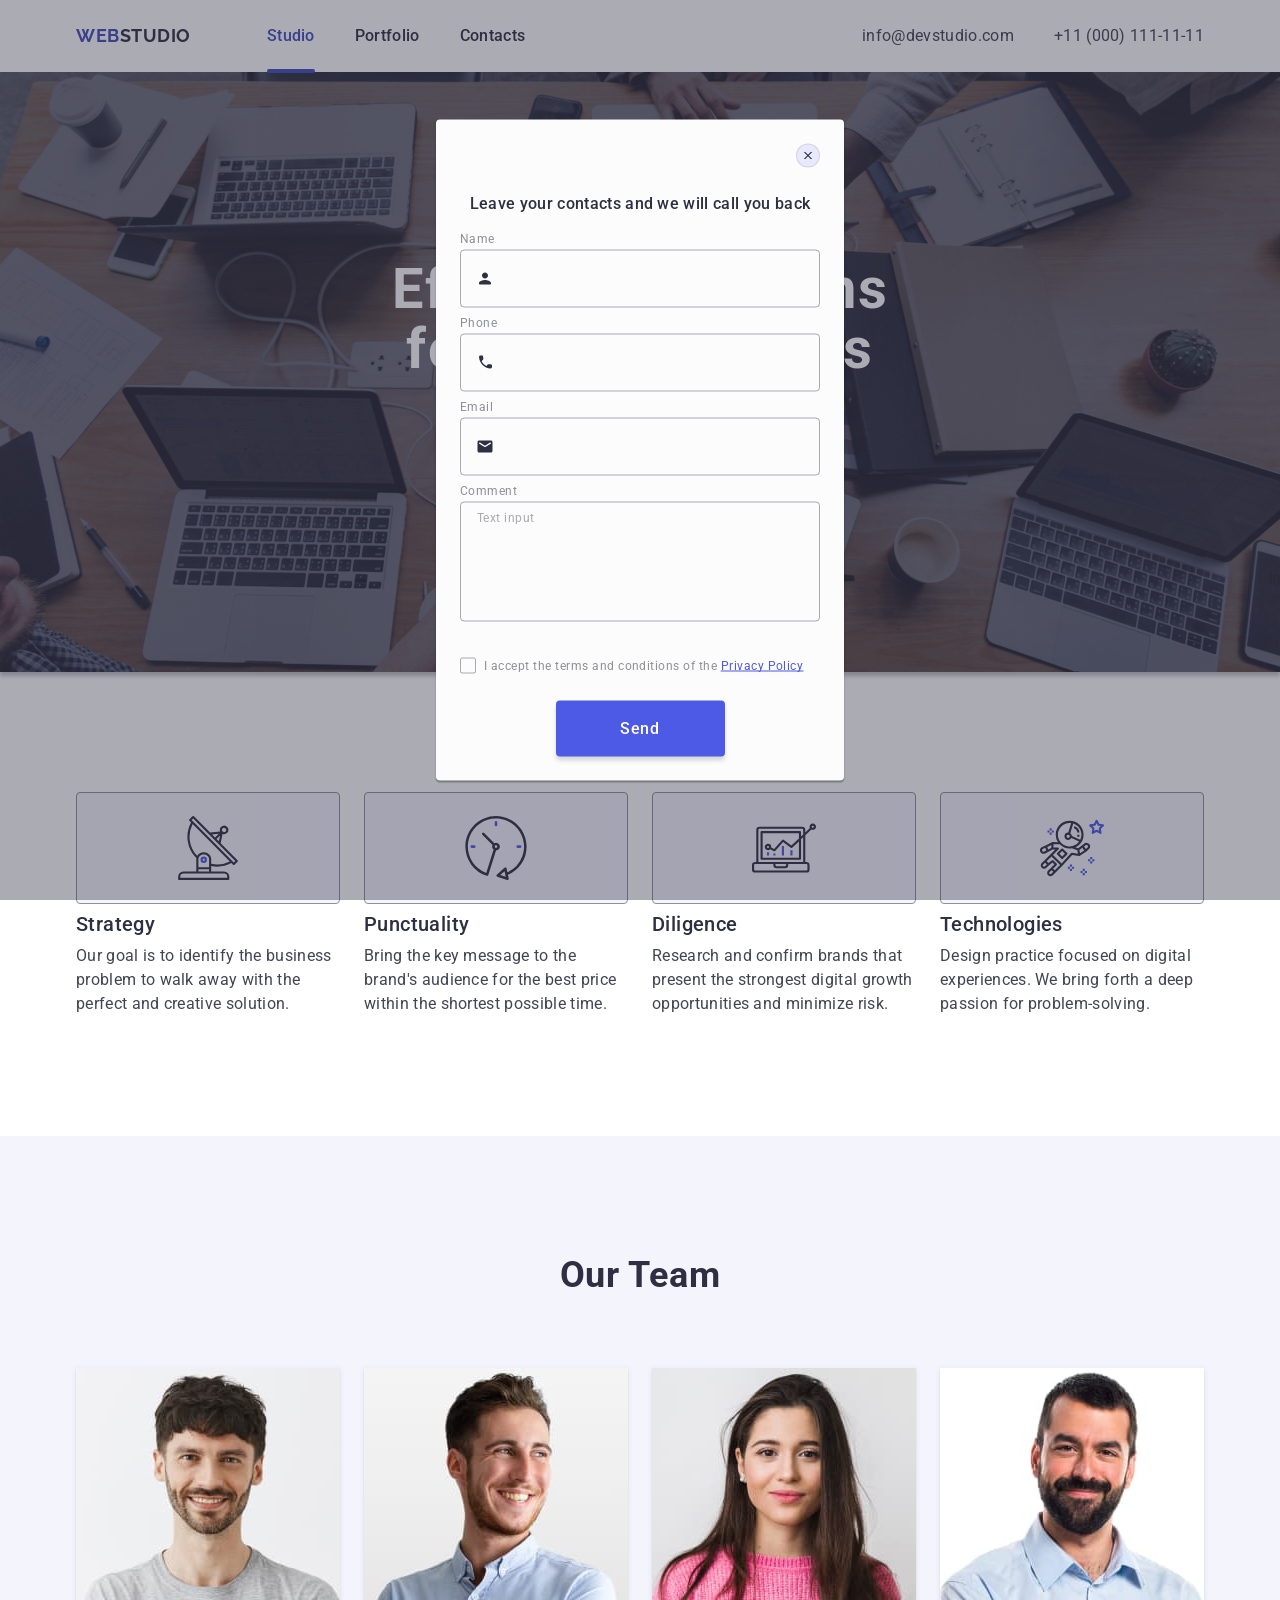
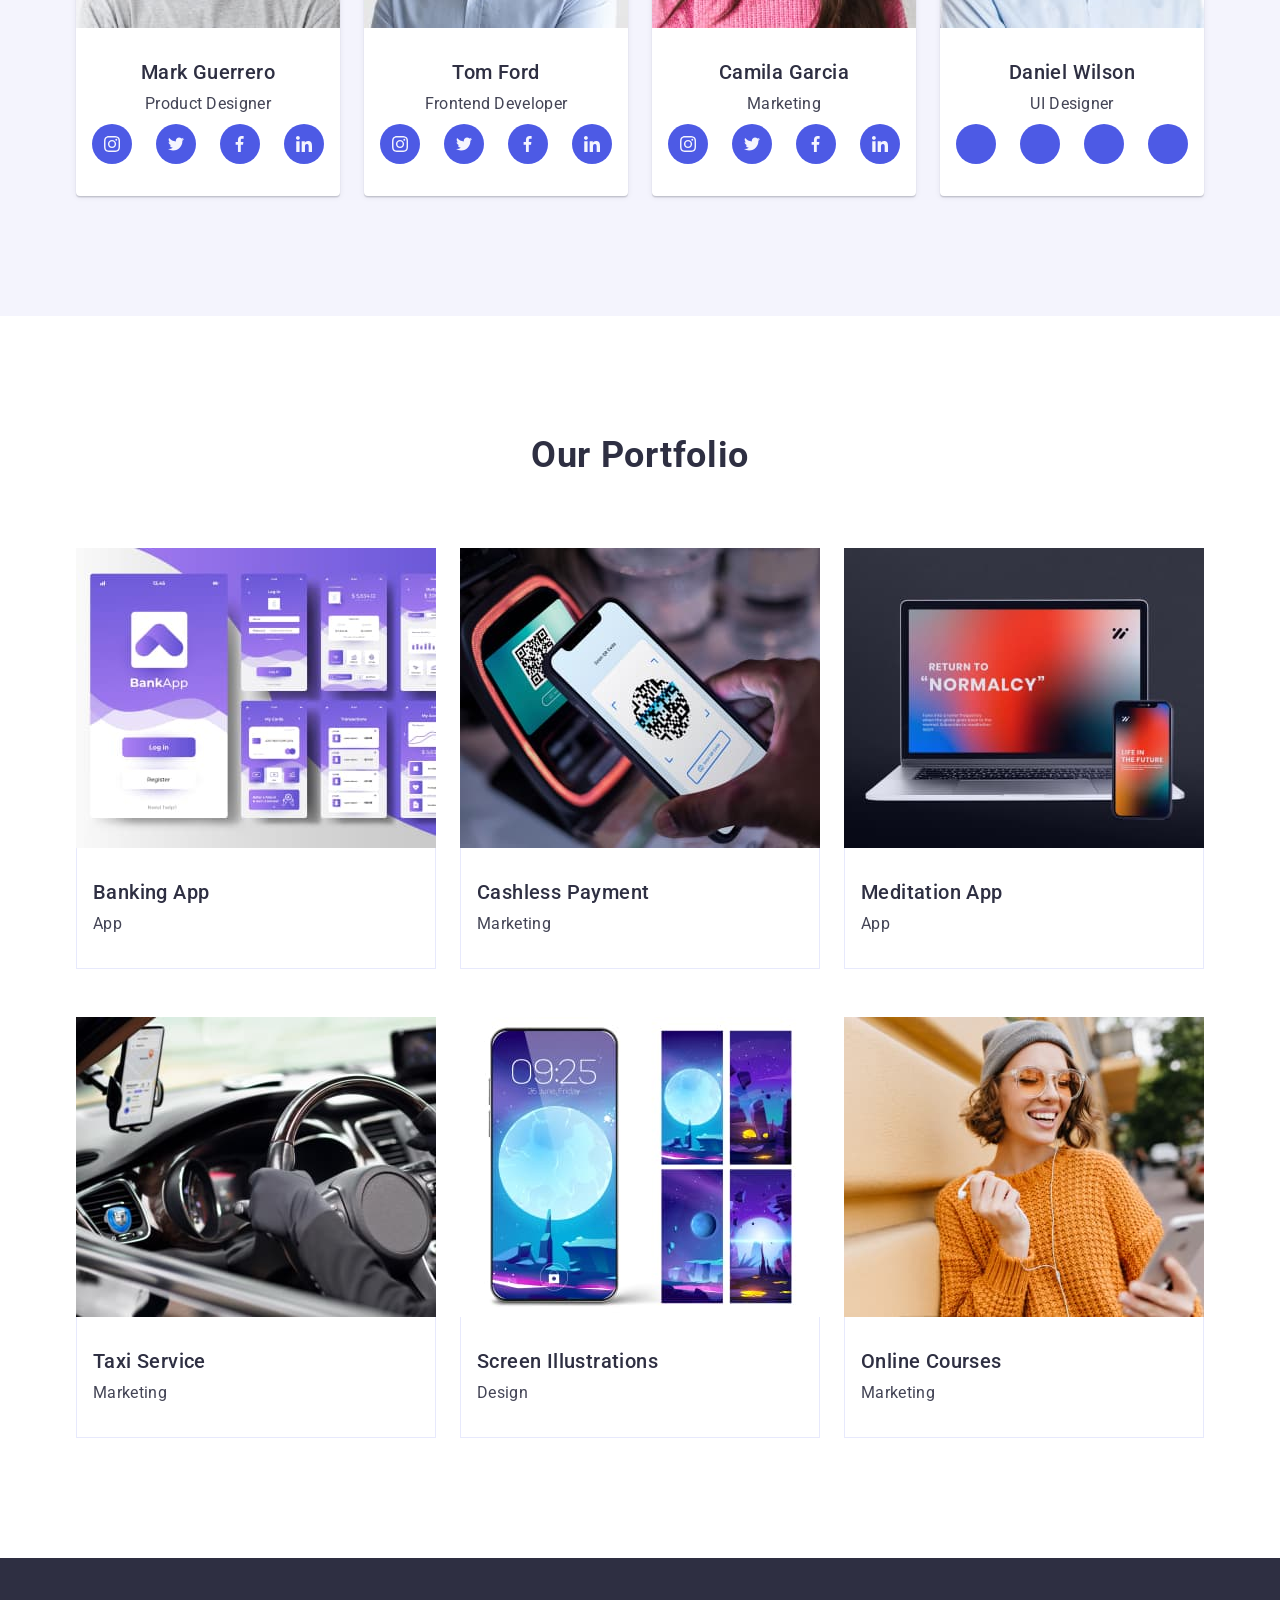
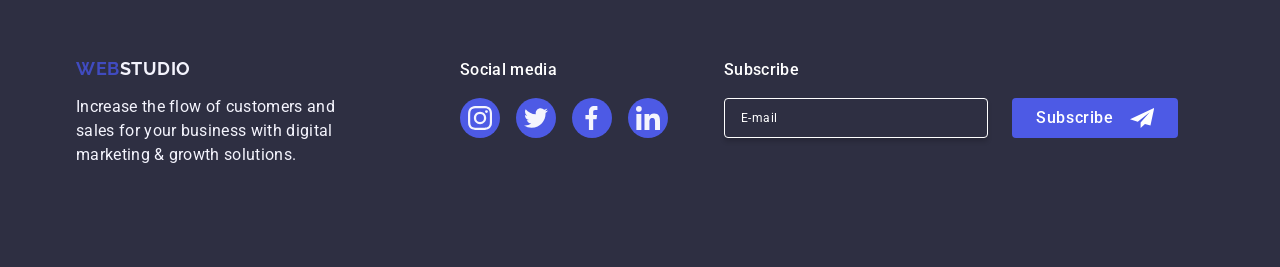
==== commit fde88ecb: "adds div modal field around textarea" ====
--- a/index.html
+++ b/index.html
@@ -533,7 +533,6 @@
                 </svg>
               </div>
             </div>
-
             <div class="modal-field">
               <label for="user-tel" class="modal-label">Phone</label>
               <div class="modal-input-wrap">
@@ -543,13 +542,11 @@
                   name="user-tel"
                   id="user-tel"
                 />
-
                 <svg class="modal-input-icon" width="18" height="24">
                   <use href="./images/icons.svg#icon-user-tel"></use>
                 </svg>
               </div>
             </div>
-
             <div class="modal-field">
               <label for="user-email" class="modal-label">Email</label>
               <div class="modal-input-wrap">
@@ -559,19 +556,20 @@
                   name="user-email"
                   id="user-email"
                 />
-
                 <svg class="modal-input-icon" width="18" height="24">
                   <use href="./images/icons.svg#icon-user-email"></use>
                 </svg>
               </div>
             </div>
-            <label for="user-comment" class="modal-label">Comment</label>
-            <textarea
-              name="user-comment"
-              id="user-comment"
-              class="modal-input modal-textarea"
-              placeholder="Text input"
-            ></textarea>
+            <div class="modal-field">
+              <label for="user-comment" class="modal-label">Comment</label>
+              <textarea
+                name="user-comment"
+                id="user-comment"
+                class="modal-input modal-textarea"
+                placeholder="Text input"
+              ></textarea>
+            </div>
 
             <div class="modal-check-wrap">
               <input
@@ -590,7 +588,6 @@
                 <a href="#" class="modal-ckeck-link">Privacy Policy</a></label
               >
             </div>
-
             <button type="submit" class="modal-btn">Send</button>
           </form>
         </div>
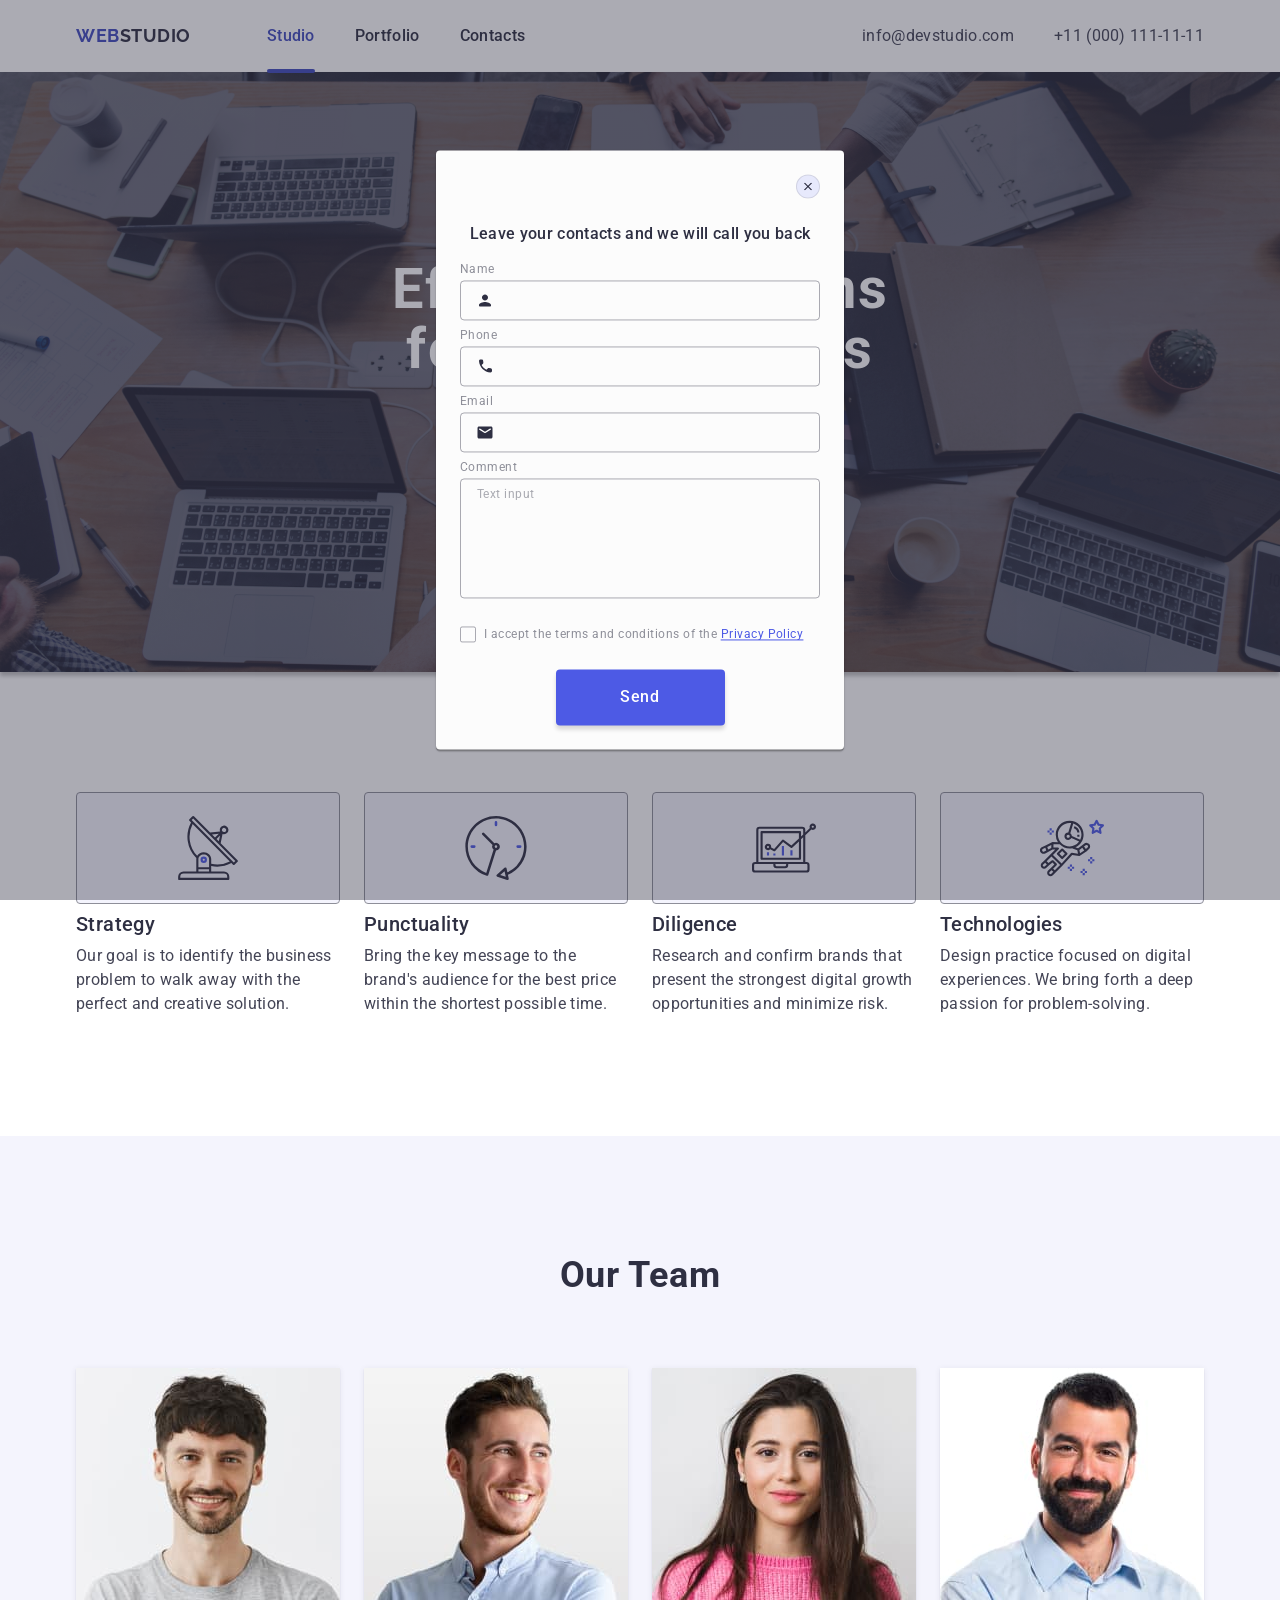
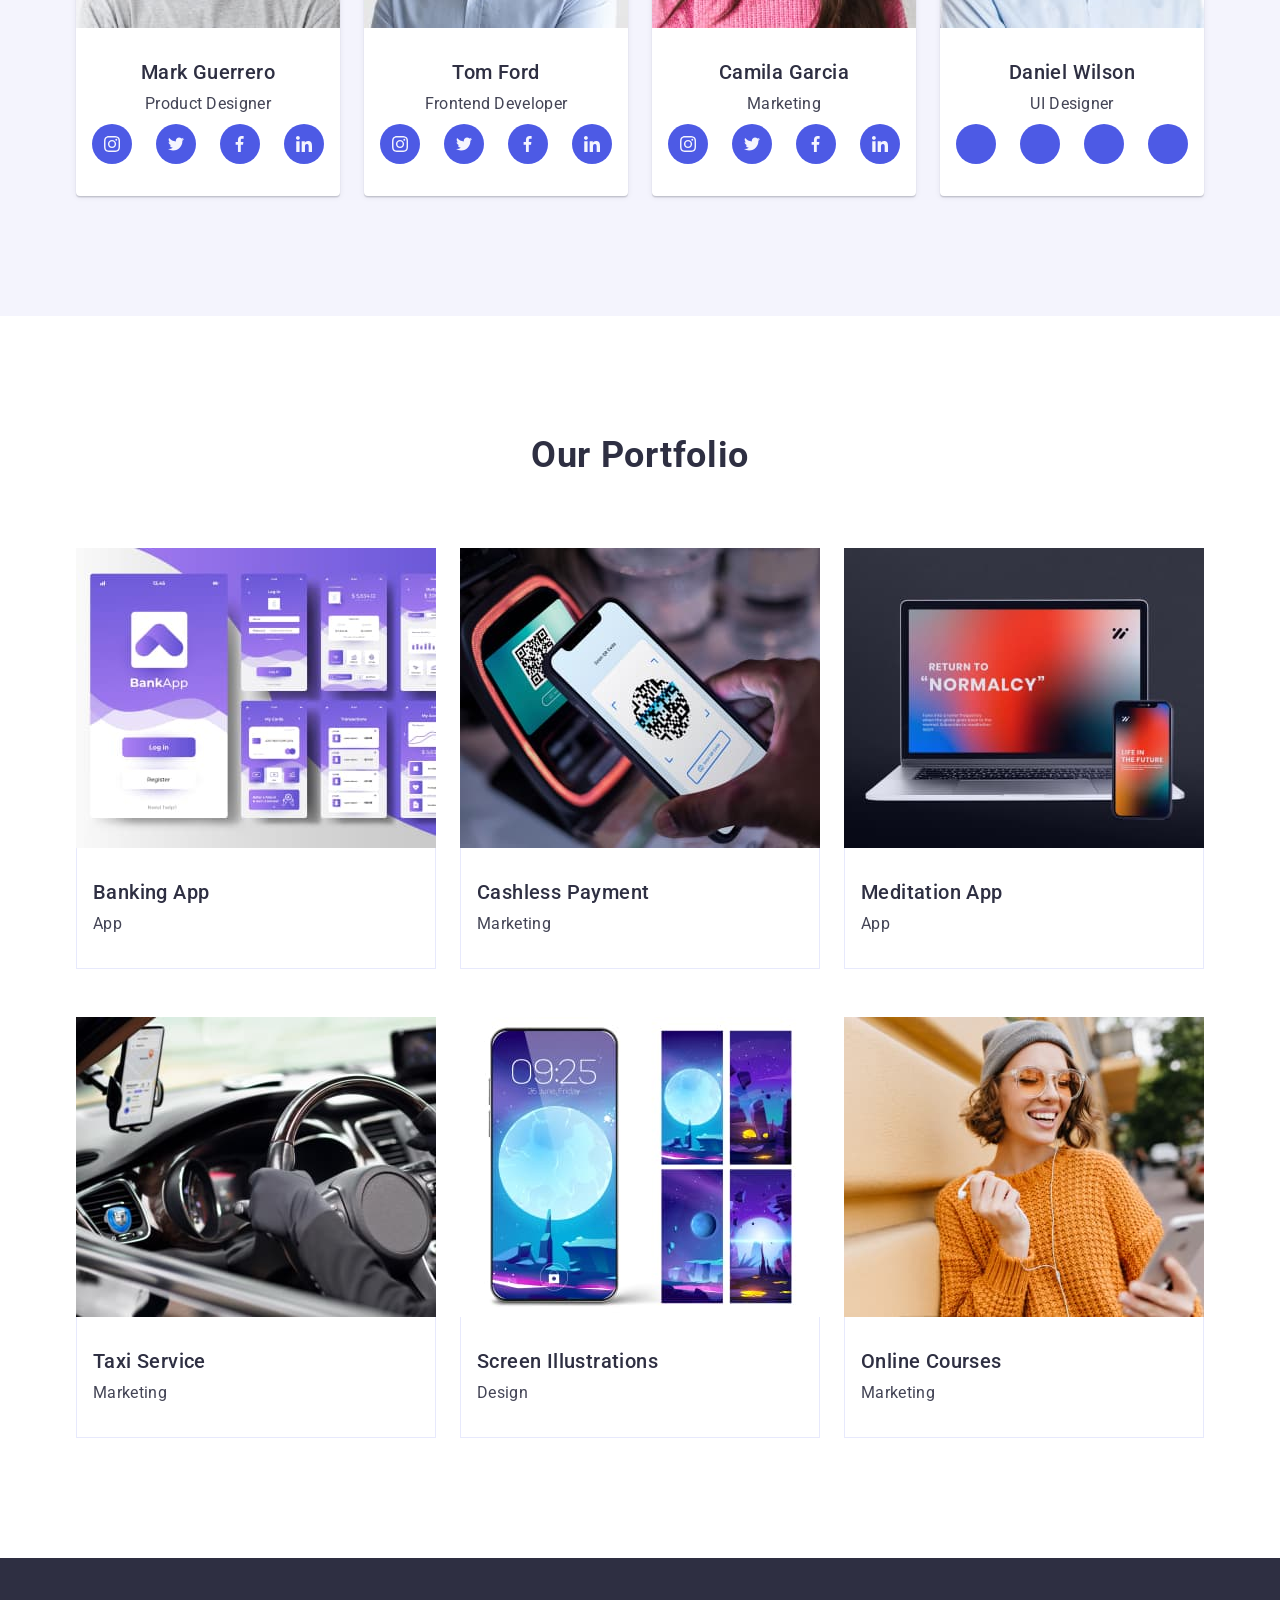
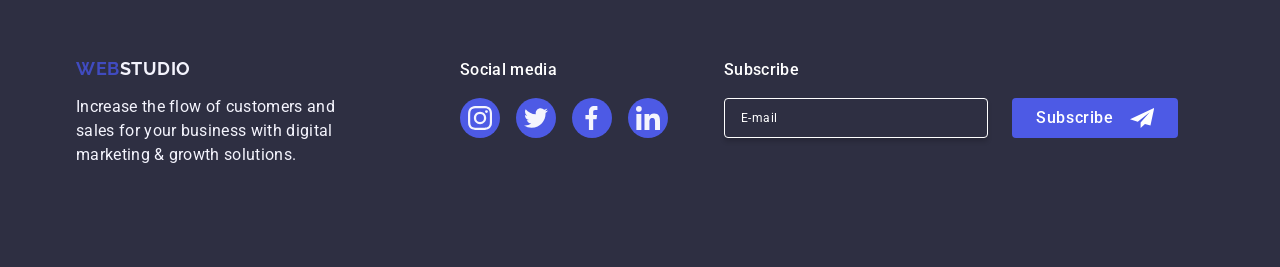
==== commit 07803df9: "final" ====
--- a/index.html
+++ b/index.html
@@ -20,7 +20,6 @@
     <link rel="stylesheet" href="./css/styles.css" />
   </head>
   <body>
-    <div class="page-container">
       <!-- #region ========HEADER===========-->
       <header class="header">
         <div class="container header-flex">
@@ -505,94 +504,92 @@
           </div>
         </div>
       </footer>
-      <!-- #endregion FOOTER -->
-
-      <!-- #region ========MODAL============-->
-      <div class="backdrop is-open">
-        <div class="modal">
-          <button type="button" class="modal-close-btn">
-            <svg class="modal-close-icon" width="8" height="8">
-              <use href="./images/icons.svg#icon-modal-close-btn"></use>
-            </svg>
-          </button>
-          <p class="modal-text">
-            Leave your contacts and we will call you back
-          </p>
-          <form class="modal-form">
-            <div class="modal-field">
-              <label for="user-name" class="modal-label">Name</label>
-              <div class="modal-input-wrap">
-                <input
-                  type="text"
-                  class="modal-input"
-                  name="user-name"
-                  id="user-name"
-                />
-                <svg class="modal-input-icon" width="18" height="24">
-                  <use href="./images/icons.svg#icon-user-name"></use>
-                </svg>
-              </div>
+    </div>
+    <!-- #endregion FOOTER -->
+
+    <!-- #region ========MODAL============-->
+    <div class="backdrop is-open">
+      <div class="modal">
+        <button type="button" class="modal-close-btn">
+          <svg class="modal-close-icon" width="8" height="8">
+            <use href="./images/icons.svg#icon-modal-close-btn"></use>
+          </svg>
+        </button>
+        <p class="modal-text">Leave your contacts and we will call you back</p>
+        <form class="modal-form">
+          <div class="modal-field">
+            <label for="user-name" class="modal-label">Name</label>
+            <div class="modal-input-wrap">
+              <input
+                type="text"
+                class="modal-input"
+                name="user-name"
+                id="user-name"
+              />
+              <svg class="modal-input-icon" width="18" height="24">
+                <use href="./images/icons.svg#icon-user-name"></use>
+              </svg>
             </div>
-            <div class="modal-field">
-              <label for="user-tel" class="modal-label">Phone</label>
-              <div class="modal-input-wrap">
-                <input
-                  type="tel"
-                  class="modal-input"
-                  name="user-tel"
-                  id="user-tel"
-                />
-                <svg class="modal-input-icon" width="18" height="24">
-                  <use href="./images/icons.svg#icon-user-tel"></use>
-                </svg>
-              </div>
+          </div>
+          <div class="modal-field">
+            <label for="user-tel" class="modal-label">Phone</label>
+            <div class="modal-input-wrap">
+              <input
+                type="tel"
+                class="modal-input"
+                name="user-tel"
+                id="user-tel"
+              />
+              <svg class="modal-input-icon" width="18" height="24">
+                <use href="./images/icons.svg#icon-user-tel"></use>
+              </svg>
             </div>
-            <div class="modal-field">
-              <label for="user-email" class="modal-label">Email</label>
-              <div class="modal-input-wrap">
-                <input
-                  type="email"
-                  class="modal-input"
-                  name="user-email"
-                  id="user-email"
-                />
-                <svg class="modal-input-icon" width="18" height="24">
-                  <use href="./images/icons.svg#icon-user-email"></use>
-                </svg>
-              </div>
+          </div>
+          <div class="modal-field">
+            <label for="user-email" class="modal-label">Email</label>
+            <div class="modal-input-wrap">
+              <input
+                type="email"
+                class="modal-input"
+                name="user-email"
+                id="user-email"
+              />
+              <svg class="modal-input-icon" width="18" height="24">
+                <use href="./images/icons.svg#icon-user-email"></use>
+              </svg>
             </div>
-            <div class="modal-field">
-              <label for="user-comment" class="modal-label">Comment</label>
-              <textarea
-                name="user-comment"
-                id="user-comment"
-                class="modal-input modal-textarea"
-                placeholder="Text input"
-              ></textarea>
-            </div>
-
-            <div class="modal-check-wrap">
-              <input
-                type="checkbox"
-                name="user-privacy"
-                id="user-privacy"
-                value="true"
-                class="modal-check visually-hidden"
-              />
-              <label for="user-privacy" class="modal-check-text"
-                ><span class="modal-check-item">
-                  <svg width="10" height="8">
-                    <use href="./images/icons.svg#icon-modal-check"></use>
-                  </svg> </span
-                >I accept the terms and conditions of the
-                <a href="#" class="modal-ckeck-link">Privacy Policy</a></label
-              >
-            </div>
-            <button type="submit" class="modal-btn">Send</button>
-          </form>
-        </div>
+          </div>
+          <div class="modal-field">
+            <label for="user-comment" class="modal-label">Comment</label>
+            <textarea
+              name="user-comment"
+              id="user-comment"
+              class="modal-input modal-textarea"
+              placeholder="Text input"
+            ></textarea>
+          </div>
+
+          <div class="modal-check-wrap">
+            <input
+              type="checkbox"
+              name="user-privacy"
+              id="user-privacy"
+              value="true"
+              class="modal-check visually-hidden"
+            />
+            <label for="user-privacy" class="modal-check-text"
+              ><span class="modal-check-item">
+                <svg width="10" height="8">
+                  <use href="./images/icons.svg#icon-modal-check"></use>
+                </svg> </span
+              >I accept the terms and conditions of the
+              <a href="#" class="modal-ckeck-link">Privacy Policy</a></label
+            >
+          </div>
+          <button type="submit" class="modal-btn">Send</button>
+        </form>
       </div>
-      <!-- #endregion MODAL -->
     </div>
+    <!-- #endregion MODAL -->
   </body>
 </html>
--- a/css/styles.css
+++ b/css/styles.css
@@ -672,7 +672,7 @@
 
 .modal-close-btn:hover,
 .modal-close-btn:focus {
-  background-color: #4d5ae5;
+  background-color: #404bbf;
   border: none;
 }
 
@@ -694,9 +694,13 @@
   margin-bottom: 8px;
 }
 
+.modal-field:nth-child(4) {
+  margin-bottom: 16px;
+}
+
 .modal-label {
   font-size: 12px;
-  line-height: 1.16667;
+  line-height: 1.17;
   letter-spacing: 0.04em;
   color: #8e8f99;
   margin-bottom: 4px;
@@ -710,7 +714,7 @@
 .modal-input {
   padding: 11px 16px 11px 38px;
   width: 100%;
-  height: 58px;
+  height: 40px;
   border-radius: 4px;
   border: 1px solid rgba(46, 47, 66, 0.4);
   background-color: transparent;
@@ -738,8 +742,11 @@
 .modal-textarea {
   height: 120px;
   resize: none;
-  margin-bottom: 16px;
   padding: 8px 16px;
+  font-size: 12px;
+  line-height: 1.17;
+  letter-spacing: 0.04em;
+  color: rgba(46, 47, 66, 0.4);
   transition: border-color 250ms cubic-bezier(0.4, 0, 0.2, 1);
 }
 
@@ -772,20 +779,20 @@
 
 .modal-check:checked + .modal-check-text .modal-check-item {
   background-color: #404bbf;
-  fill: #ffffff;
+  fill: #f4f4fd;
   border: none;
 }
 
 .modal-check-text {
   font-size: 12px;
-  line-height: 1.16667;
+  line-height: 1.17;
   letter-spacing: 0.04em;
   color: #8e8f99;
 }
 
 .modal-ckeck-link {
   display: inline-block;
-  line-height: 1.33333;
+  line-height: 1.33;
   text-decoration: underline;
   text-decoration-skip-ink: none;
   color: #4d5ae5;
@@ -797,7 +804,7 @@
   border-radius: 4px;
   border: none;
   padding: 16px 32px;
-  width: 169px;
+  min-width: 169px;
   height: 56px;
   box-shadow: 0 4px 4px 0 rgba(0, 0, 0, 0.15);
   background-color: #4d5ae5;
